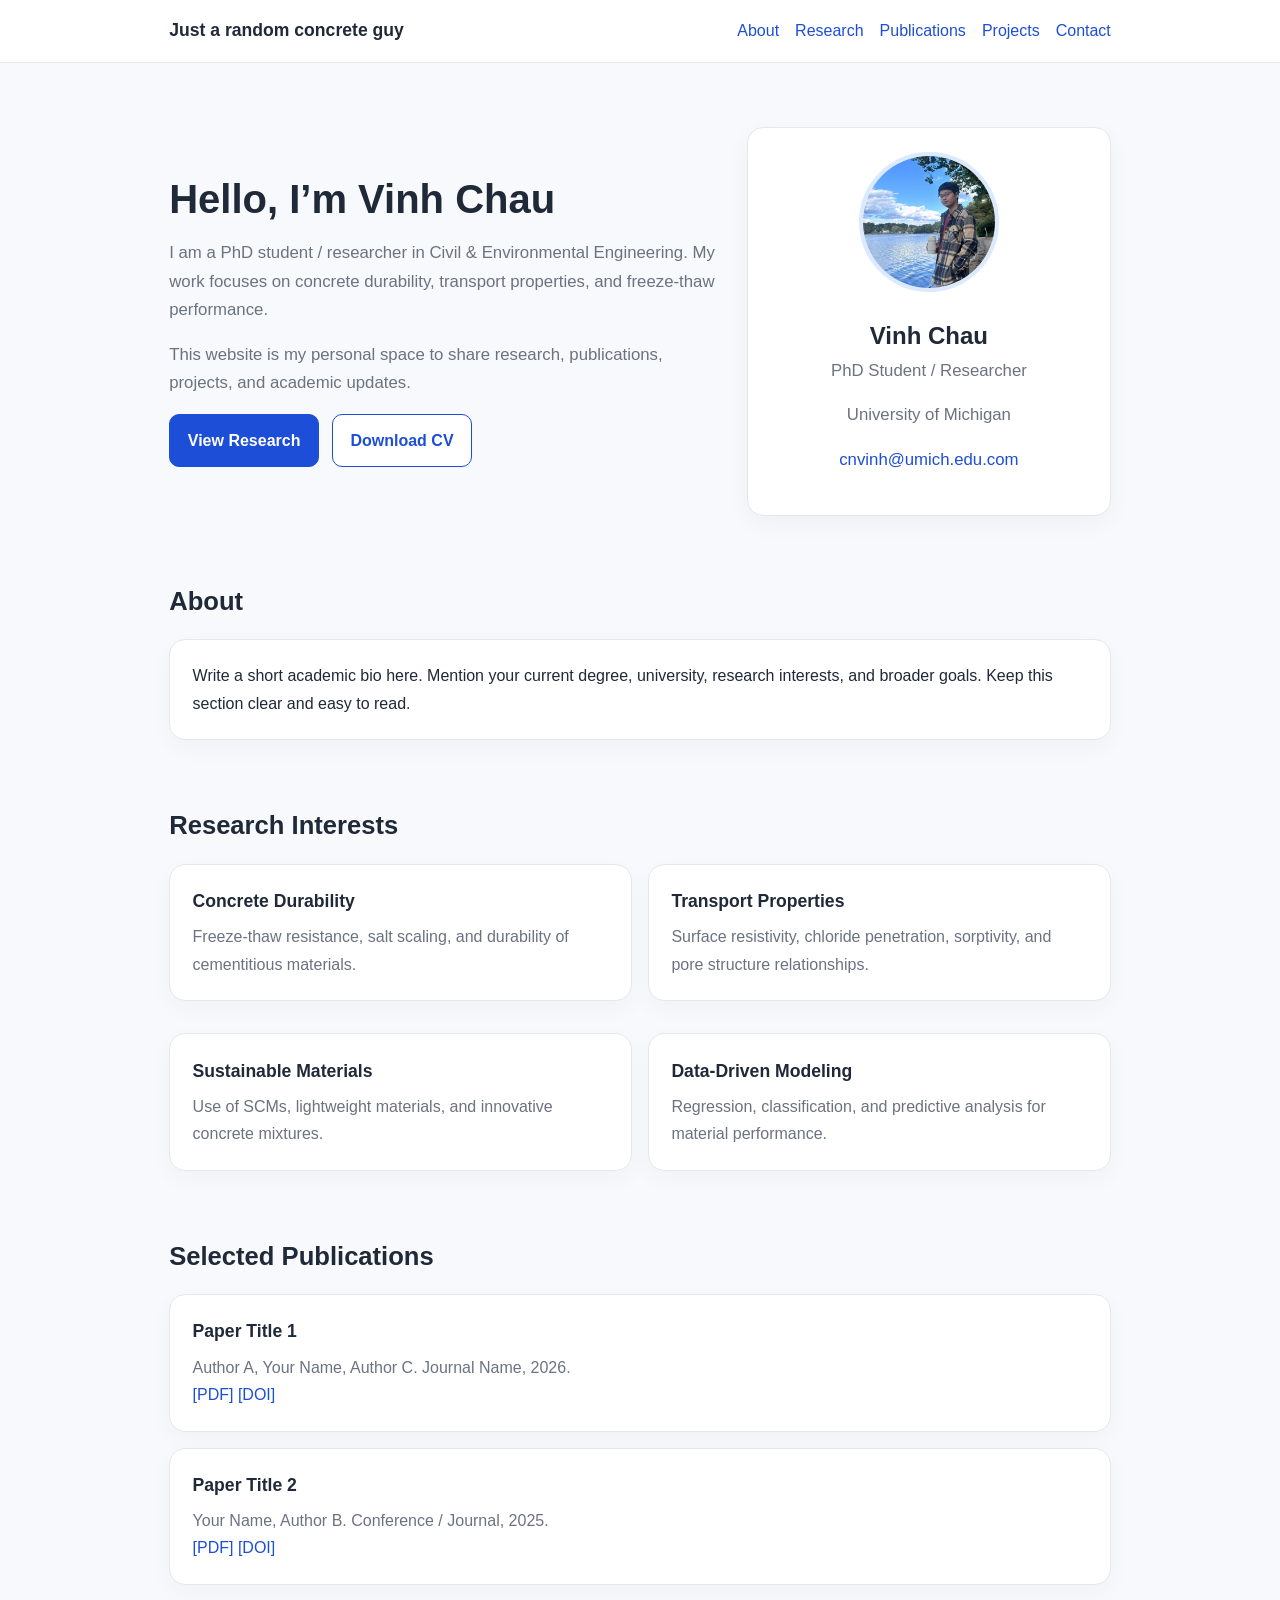
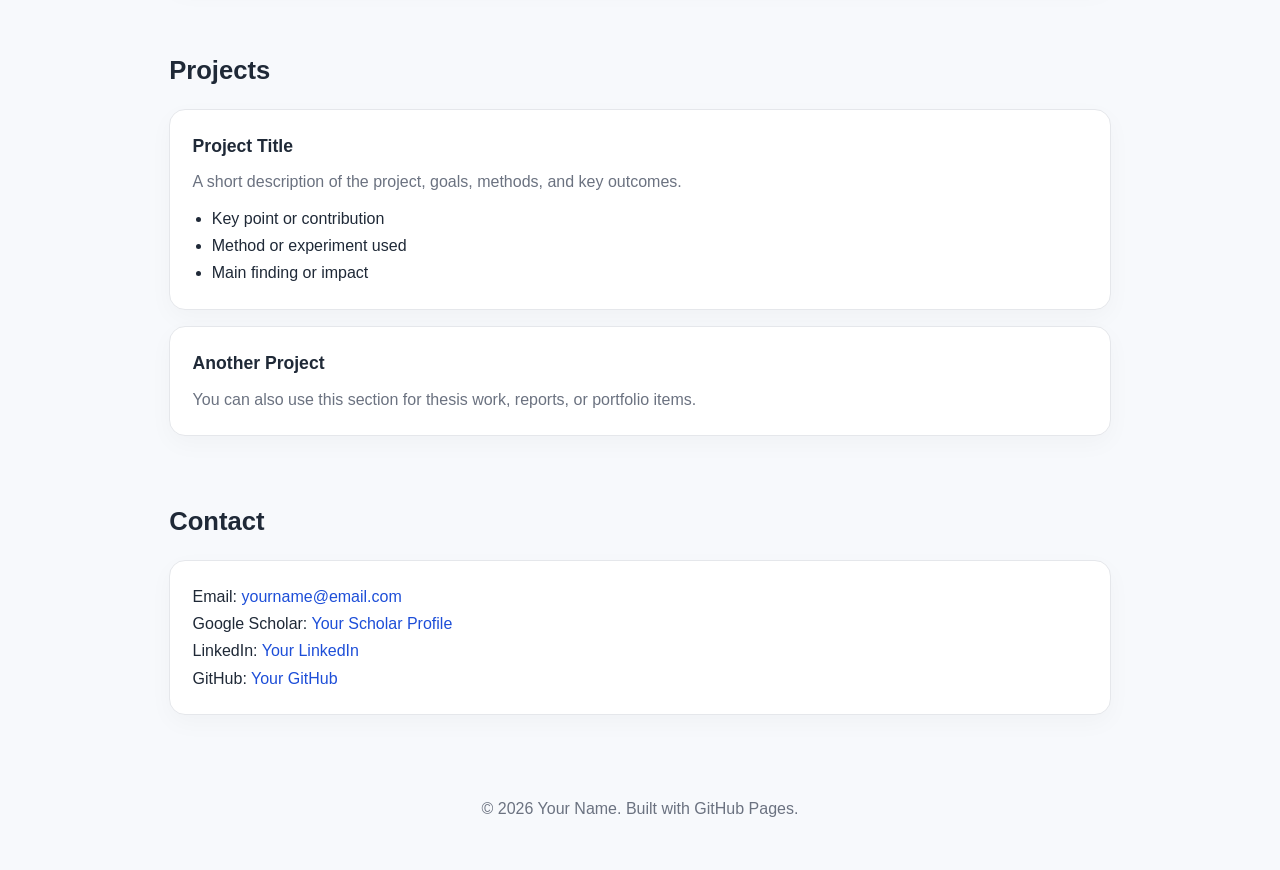
==== index.html @ 0e963b4a "Update index.html" ====
<!DOCTYPE html>
<html lang="en">
<head>
  <meta charset="UTF-8" />
  <meta name="viewport" content="width=device-width, initial-scale=1.0" />
  <title>Your Name | Research Portfolio</title>
  <link rel="stylesheet" href="style.css">
  <style>
    :root {
      --bg: #f7f9fc;
      --card: #ffffff;
      --text: #1f2937;
      --muted: #6b7280;
      --accent: #1d4ed8;
      --border: #e5e7eb;
      --max-width: 980px;
    }

    * {
      box-sizing: border-box;
      margin: 0;
      padding: 0;
    }

    body {
      font-family: Arial, Helvetica, sans-serif;
      line-height: 1.7;
      background: var(--bg);
      color: var(--text);
    }

    a {
      color: var(--accent);
      text-decoration: none;
    }

    a:hover {
      text-decoration: underline;
    }

    header {
      background: #ffffff;
      border-bottom: 1px solid var(--border);
      position: sticky;
      top: 0;
      z-index: 10;
    }

    .nav {
      max-width: var(--max-width);
      margin: 0 auto;
      padding: 1rem 1.2rem;
      display: flex;
      justify-content: space-between;
      align-items: center;
      gap: 1rem;
      flex-wrap: wrap;
    }

    .nav .brand {
      font-size: 1.1rem;
      font-weight: bold;
    }

    .nav-links {
      display: flex;
      gap: 1rem;
      flex-wrap: wrap;
    }

    .hero {
      max-width: var(--max-width);
      margin: 0 auto;
      padding: 4rem 1.2rem 3rem;
      display: grid;
      grid-template-columns: 1.2fr 0.8fr;
      gap: 2rem;
      align-items: center;
    }

    .hero h1 {
      font-size: 2.5rem;
      line-height: 1.2;
      margin-bottom: 1rem;
    }

    .hero p {
      color: var(--muted);
      margin-bottom: 1rem;
      font-size: 1.05rem;
    }

    .hero-card {
      background: var(--card);
      border: 1px solid var(--border);
      border-radius: 16px;
      padding: 1.5rem;
      text-align: center;
      box-shadow: 0 8px 24px rgba(0,0,0,0.04);
    }

    .profile-photo {
      width: 140px;
      height: 140px;
      border-radius: 50%;
      object-fit: cover;
      background: #dbeafe;
      margin-bottom: 1rem;
      display: inline-block;
    }

    .button-group {
      display: flex;
      gap: 0.8rem;
      flex-wrap: wrap;
      margin-top: 1rem;
    }

    .btn {
      display: inline-block;
      padding: 0.75rem 1.1rem;
      border-radius: 10px;
      font-weight: bold;
      border: 1px solid var(--accent);
    }

    .btn-primary {
      background: var(--accent);
      color: white;
    }

    .btn-secondary {
      background: white;
      color: var(--accent);
    }

    section {
      max-width: var(--max-width);
      margin: 0 auto;
      padding: 1rem 1.2rem 2rem;
    }

    .section-title {
      font-size: 1.6rem;
      margin-bottom: 1rem;
    }

    .card {
      background: var(--card);
      border: 1px solid var(--border);
      border-radius: 16px;
      padding: 1.4rem;
      margin-bottom: 1rem;
      box-shadow: 0 8px 24px rgba(0,0,0,0.03);
    }

    .grid-2 {
      display: grid;
      grid-template-columns: 1fr 1fr;
      gap: 1rem;
    }

    .item-title {
      font-size: 1.1rem;
      font-weight: bold;
      margin-bottom: 0.4rem;
    }

    .muted {
      color: var(--muted);
    }

    ul {
      padding-left: 1.2rem;
      margin-top: 0.6rem;
    }

    footer {
      text-align: center;
      color: var(--muted);
      padding: 2rem 1rem 3rem;
    }

    @media (max-width: 768px) {
      .hero {
        grid-template-columns: 1fr;
      }

      .grid-2 {
        grid-template-columns: 1fr;
      }

      .hero h1 {
        font-size: 2rem;
      }
    }
  </style>
</head>
<body>

  <header>
    <nav class="nav">
      <div class="brand">Just a random concrete guy</div>
      <div class="nav-links">
        <a href="#about">About</a>
        <a href="#research">Research</a>
        <a href="#publications">Publications</a>
        <a href="#projects">Projects</a>
        <a href="#contact">Contact</a>
      </div>
    </nav>
  </header>

  <main>
    <section class="hero">
      <div>
        <h1>Hello, I’m Vinh Chau</h1>
        <p>
          I am a PhD student / researcher in Civil & Environmental Engineering.
          My work focuses on concrete durability, transport properties, and freeze-thaw performance.
        </p>
        <p>
          This website is my personal space to share research, publications, projects, and academic updates.
        </p>

        <div class="button-group">
          <a class="btn btn-primary" href="#research">View Research</a>
          <a class="btn btn-secondary" href="cv.pdf" target="_blank">Download CV</a>
        </div>
      </div>

      <div class="hero-card">
        <img src="profile.jpg" alt="Profile photo" class="profile-photo" />
        <h2>Vinh Chau</h2>
        <p class="muted">PhD Student / Researcher</p>
        <p class="muted">University of Michigan</p>
        <p style="margin-top: 0.8rem;">
          <a href="mailto:cnvinh@umich.edu">cnvinh@umich.edu.com</a>
        </p>
      </div>
    </section>

    <section id="about">
      <h2 class="section-title">About</h2>
      <div class="card">
        <p>
          Write a short academic bio here. Mention your current degree, university,
          research interests, and broader goals. Keep this section clear and easy to read.
        </p>
      </div>
    </section>

    <section id="research">
      <h2 class="section-title">Research Interests</h2>
      <div class="grid-2">
        <div class="card">
          <div class="item-title">Concrete Durability</div>
          <p class="muted">
            Freeze-thaw resistance, salt scaling, and durability of cementitious materials.
          </p>
        </div>
        <div class="card">
          <div class="item-title">Transport Properties</div>
          <p class="muted">
            Surface resistivity, chloride penetration, sorptivity, and pore structure relationships.
          </p>
        </div>
        <div class="card">
          <div class="item-title">Sustainable Materials</div>
          <p class="muted">
            Use of SCMs, lightweight materials, and innovative concrete mixtures.
          </p>
        </div>
        <div class="card">
          <div class="item-title">Data-Driven Modeling</div>
          <p class="muted">
            Regression, classification, and predictive analysis for material performance.
          </p>
        </div>
      </div>
    </section>

    <section id="publications">
      <h2 class="section-title">Selected Publications</h2>
      <div class="card">
        <div class="item-title">Paper Title 1</div>
        <p class="muted">Author A, Your Name, Author C. Journal Name, 2026.</p>
        <p><a href="#">[PDF]</a> <a href="#">[DOI]</a></p>
      </div>

      <div class="card">
        <div class="item-title">Paper Title 2</div>
        <p class="muted">Your Name, Author B. Conference / Journal, 2025.</p>
        <p><a href="#">[PDF]</a> <a href="#">[DOI]</a></p>
      </div>
    </section>

    <section id="projects">
      <h2 class="section-title">Projects</h2>

      <div class="card">
        <div class="item-title">Project Title</div>
        <p class="muted">A short description of the project, goals, methods, and key outcomes.</p>
        <ul>
          <li>Key point or contribution</li>
          <li>Method or experiment used</li>
          <li>Main finding or impact</li>
        </ul>
      </div>

      <div class="card">
        <div class="item-title">Another Project</div>
        <p class="muted">You can also use this section for thesis work, reports, or portfolio items.</p>
      </div>
    </section>

    <section id="contact">
      <h2 class="section-title">Contact</h2>
      <div class="card">
        <p>Email: <a href="mailto:yourname@email.com">yourname@email.com</a></p>
        <p>Google Scholar: <a href="#">Your Scholar Profile</a></p>
        <p>LinkedIn: <a href="#">Your LinkedIn</a></p>
        <p>GitHub: <a href="#">Your GitHub</a></p>
      </div>
    </section>
  </main>

  <footer>
    <p>© 2026 Your Name. Built with GitHub Pages.</p>
  </footer>

</body>
</html>
---- style.css ----
/* Professional Personal Website CSS */

:root {
  --bg: #f5f7fb;
  --surface: #ffffff;
  --text: #1f2937;
  --muted: #6b7280;
  --accent: #1d4ed8;
  --accent-soft: #dbeafe;
  --border: #e5e7eb;
  --shadow: 0 10px 30px rgba(0, 0, 0, 0.06);
  --radius: 18px;
  --max-width: 1050px;
}

* {
  box-sizing: border-box;
}

html {
  scroll-behavior: smooth;
}

body {
  margin: 0;
  font-family: "Inter", "Segoe UI", Arial, sans-serif;
  line-height: 1.7;
  background: var(--bg);
  color: var(--text);
}

img {
  max-width: 100%;
  display: block;
}

a {
  color: var(--accent);
  text-decoration: none;
}

a:hover {
  text-decoration: underline;
}

header {
  position: sticky;
  top: 0;
  z-index: 100;
  background: rgba(255, 255, 255, 0.9);
  backdrop-filter: blur(10px);
  border-bottom: 1px solid var(--border);
}

.nav {
  max-width: var(--max-width);
  margin: 0 auto;
  padding: 1rem 1.25rem;
  display: flex;
  justify-content: space-between;
  align-items: center;
}

.brand {
  font-size: 1.15rem;
  font-weight: 800;
}

.nav-links {
  display: flex;
  gap: 1rem;
}

.hero {
  max-width: var(--max-width);
  margin: 0 auto;
  padding: 5rem 1.25rem 3rem;
  display: grid;
  grid-template-columns: 1.3fr 0.9fr;
  gap: 2rem;
}

.hero-text h1 {
  font-size: 3rem;
  margin-bottom: 1rem;
}

.hero-text p {
  color: var(--muted);
}

.hero-card {
  background: var(--surface);
  border-radius: var(--radius);
  box-shadow: var(--shadow);
  padding: 2rem;
  text-align: center;
}

.profile-photo {
  width: 180px;
  height: 180px;
  border-radius: 50%;
  object-fit: cover;
  margin: 0 auto 1rem;
  border: 4px solid var(--accent-soft);
}

.button-group {
  margin-top: 1rem;
}

.btn {
  padding: 0.7rem 1rem;
  border-radius: 10px;
  border: 1px solid var(--accent);
}

.btn-primary {
  background: var(--accent);
  color: white;
}

.btn-secondary {
  background: white;
  color: var(--accent);
}

section {
  max-width: var(--max-width);
  margin: 0 auto;
  padding: 1rem 1.25rem 2rem;
}

.section-title {
  font-size: 1.8rem;
}

.card {
  background: var(--surface);
  border-radius: var(--radius);
  padding: 1.5rem;
  box-shadow: var(--shadow);
  margin-bottom: 1rem;
}

.grid-2 {
  display: grid;
  grid-template-columns: 1fr 1fr;
  gap: 1rem;
}

.muted {
  color: var(--muted);
}

footer {
  text-align: center;
  padding: 2rem;
  color: var(--muted);
}
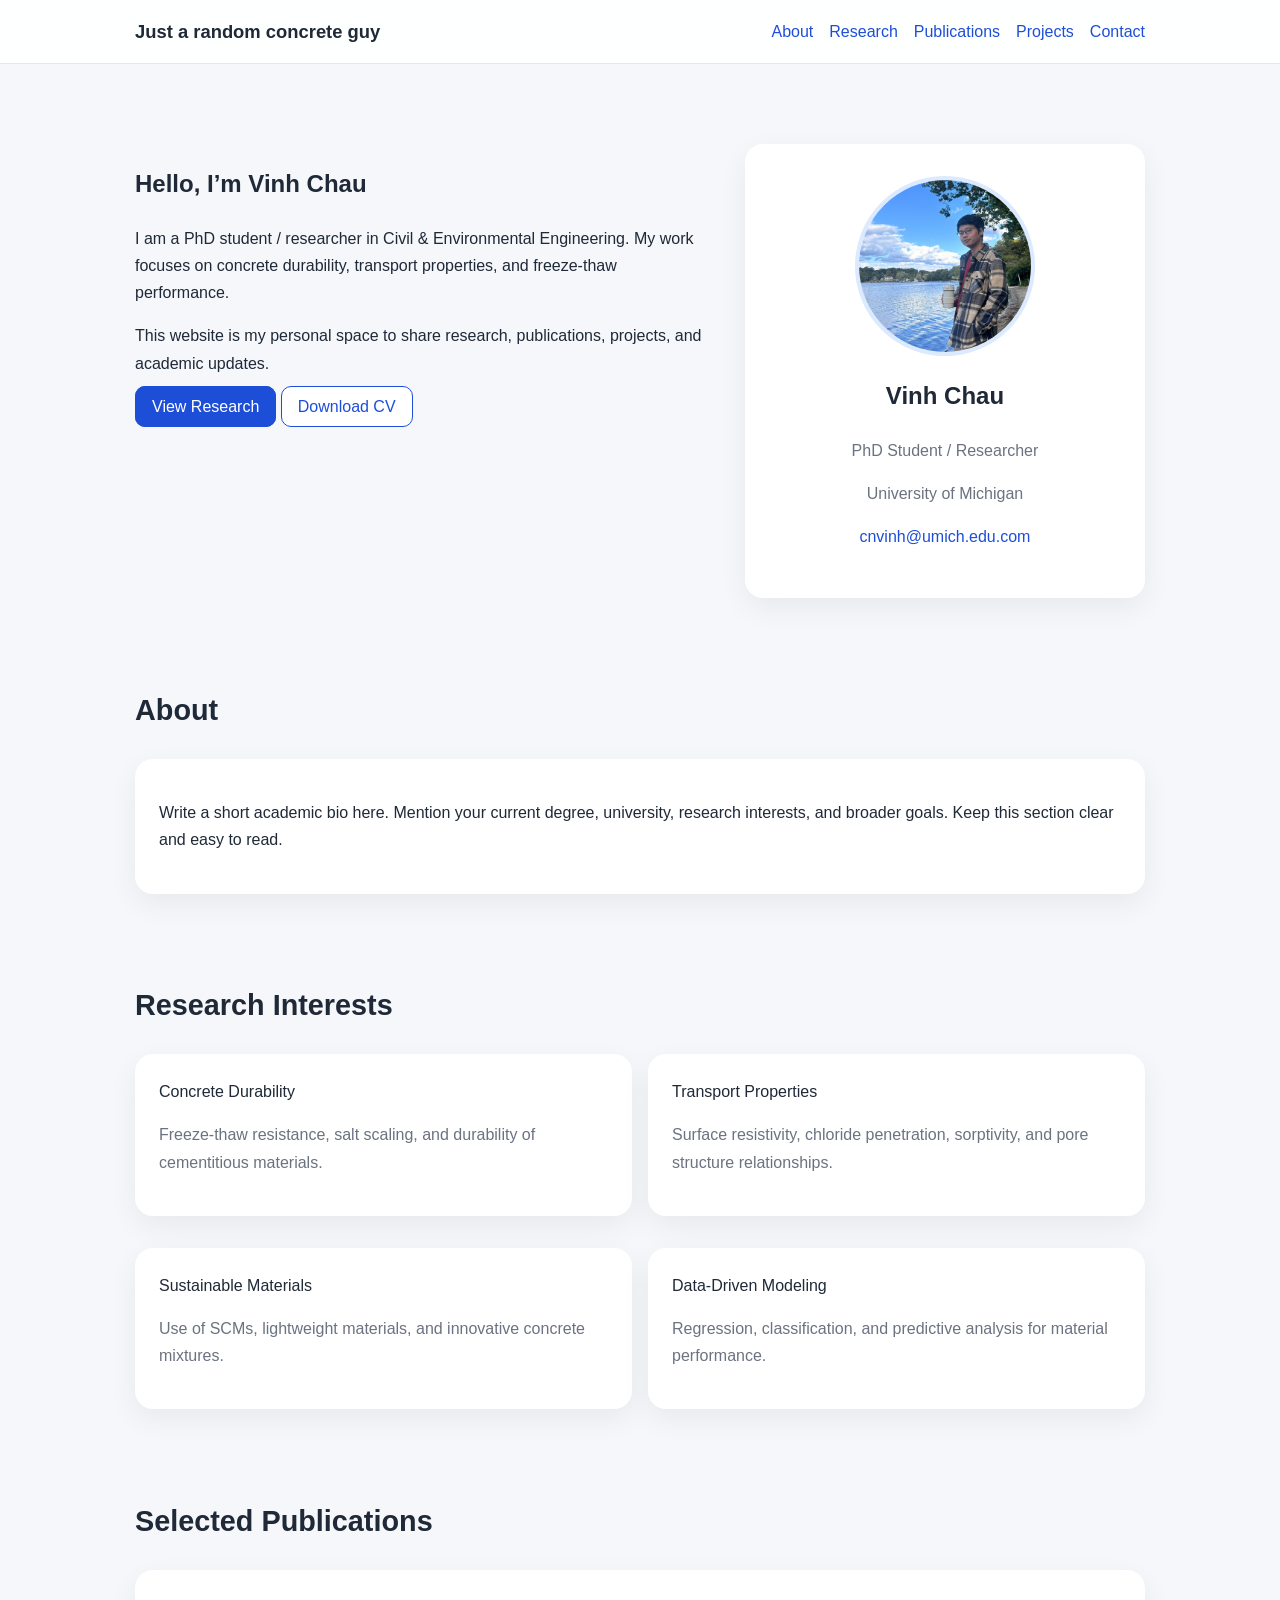
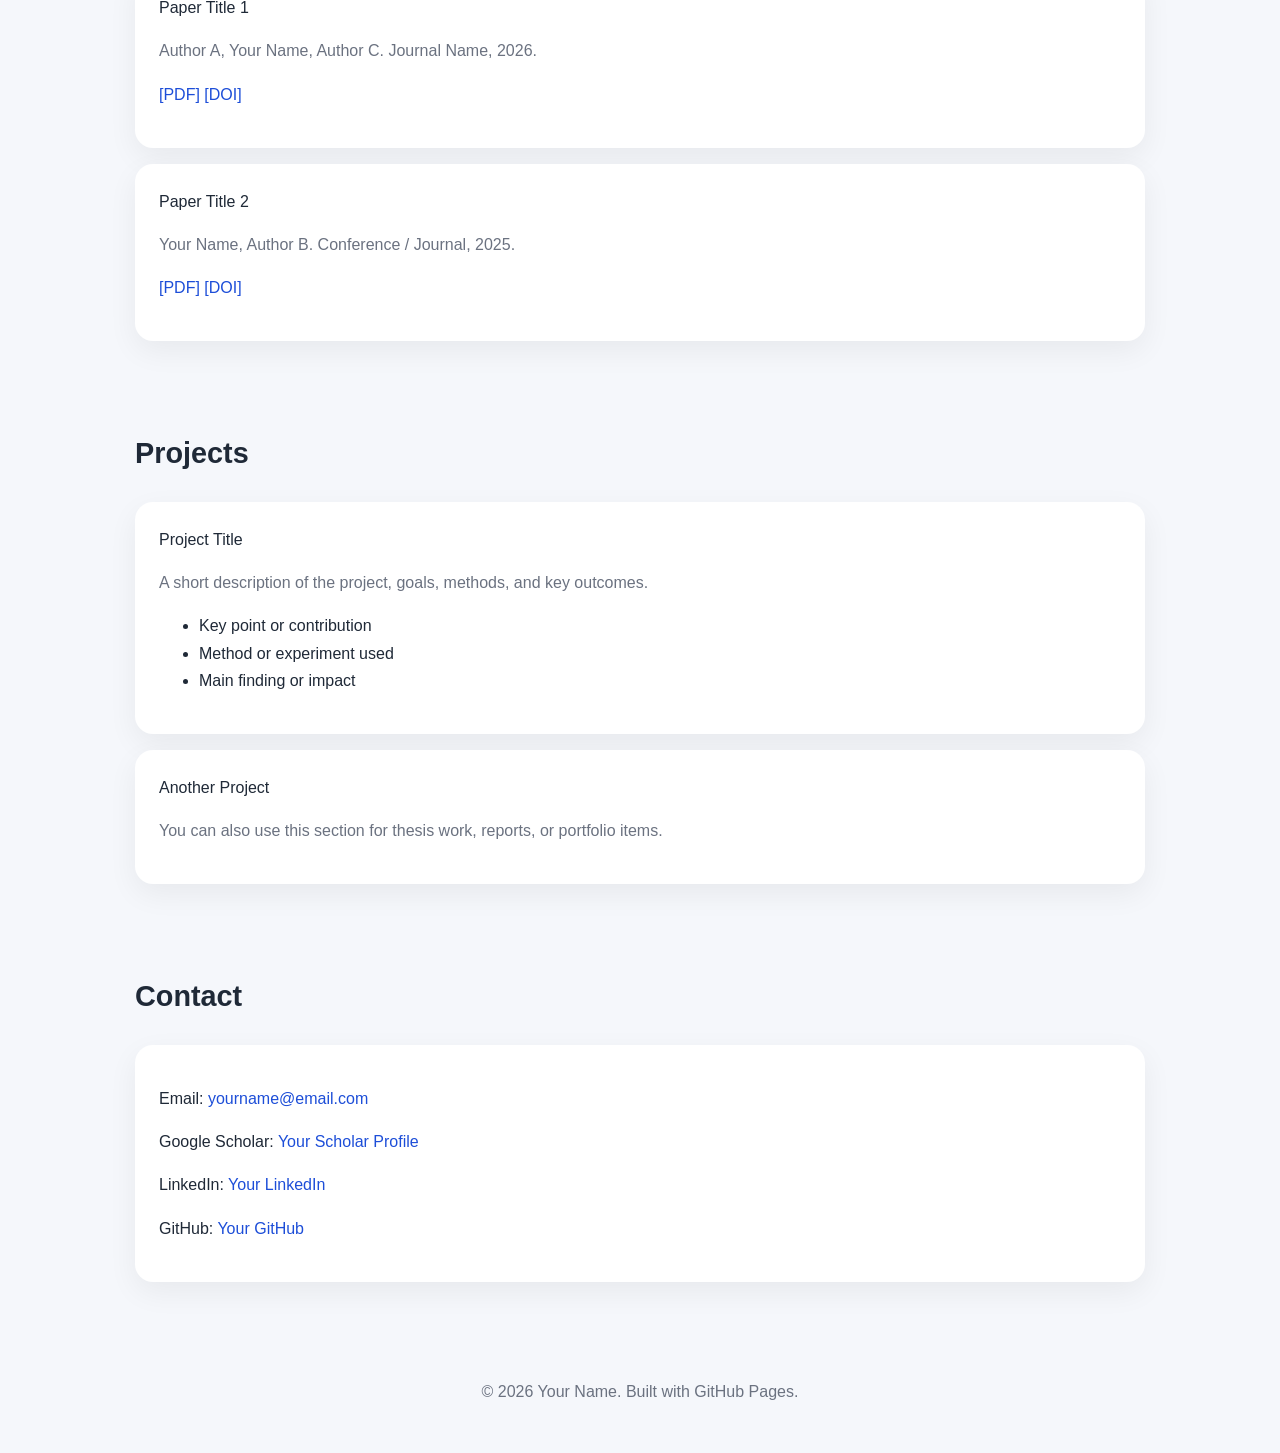
==== commit 784f4bd4: "Update index.html" ====
--- a/index.html
+++ b/index.html
@@ -5,196 +5,6 @@
   <meta name="viewport" content="width=device-width, initial-scale=1.0" />
   <title>Your Name | Research Portfolio</title>
   <link rel="stylesheet" href="style.css">
-  <style>
-    :root {
-      --bg: #f7f9fc;
-      --card: #ffffff;
-      --text: #1f2937;
-      --muted: #6b7280;
-      --accent: #1d4ed8;
-      --border: #e5e7eb;
-      --max-width: 980px;
-    }
-
-    * {
-      box-sizing: border-box;
-      margin: 0;
-      padding: 0;
-    }
-
-    body {
-      font-family: Arial, Helvetica, sans-serif;
-      line-height: 1.7;
-      background: var(--bg);
-      color: var(--text);
-    }
-
-    a {
-      color: var(--accent);
-      text-decoration: none;
-    }
-
-    a:hover {
-      text-decoration: underline;
-    }
-
-    header {
-      background: #ffffff;
-      border-bottom: 1px solid var(--border);
-      position: sticky;
-      top: 0;
-      z-index: 10;
-    }
-
-    .nav {
-      max-width: var(--max-width);
-      margin: 0 auto;
-      padding: 1rem 1.2rem;
-      display: flex;
-      justify-content: space-between;
-      align-items: center;
-      gap: 1rem;
-      flex-wrap: wrap;
-    }
-
-    .nav .brand {
-      font-size: 1.1rem;
-      font-weight: bold;
-    }
-
-    .nav-links {
-      display: flex;
-      gap: 1rem;
-      flex-wrap: wrap;
-    }
-
-    .hero {
-      max-width: var(--max-width);
-      margin: 0 auto;
-      padding: 4rem 1.2rem 3rem;
-      display: grid;
-      grid-template-columns: 1.2fr 0.8fr;
-      gap: 2rem;
-      align-items: center;
-    }
-
-    .hero h1 {
-      font-size: 2.5rem;
-      line-height: 1.2;
-      margin-bottom: 1rem;
-    }
-
-    .hero p {
-      color: var(--muted);
-      margin-bottom: 1rem;
-      font-size: 1.05rem;
-    }
-
-    .hero-card {
-      background: var(--card);
-      border: 1px solid var(--border);
-      border-radius: 16px;
-      padding: 1.5rem;
-      text-align: center;
-      box-shadow: 0 8px 24px rgba(0,0,0,0.04);
-    }
-
-    .profile-photo {
-      width: 140px;
-      height: 140px;
-      border-radius: 50%;
-      object-fit: cover;
-      background: #dbeafe;
-      margin-bottom: 1rem;
-      display: inline-block;
-    }
-
-    .button-group {
-      display: flex;
-      gap: 0.8rem;
-      flex-wrap: wrap;
-      margin-top: 1rem;
-    }
-
-    .btn {
-      display: inline-block;
-      padding: 0.75rem 1.1rem;
-      border-radius: 10px;
-      font-weight: bold;
-      border: 1px solid var(--accent);
-    }
-
-    .btn-primary {
-      background: var(--accent);
-      color: white;
-    }
-
-    .btn-secondary {
-      background: white;
-      color: var(--accent);
-    }
-
-    section {
-      max-width: var(--max-width);
-      margin: 0 auto;
-      padding: 1rem 1.2rem 2rem;
-    }
-
-    .section-title {
-      font-size: 1.6rem;
-      margin-bottom: 1rem;
-    }
-
-    .card {
-      background: var(--card);
-      border: 1px solid var(--border);
-      border-radius: 16px;
-      padding: 1.4rem;
-      margin-bottom: 1rem;
-      box-shadow: 0 8px 24px rgba(0,0,0,0.03);
-    }
-
-    .grid-2 {
-      display: grid;
-      grid-template-columns: 1fr 1fr;
-      gap: 1rem;
-    }
-
-    .item-title {
-      font-size: 1.1rem;
-      font-weight: bold;
-      margin-bottom: 0.4rem;
-    }
-
-    .muted {
-      color: var(--muted);
-    }
-
-    ul {
-      padding-left: 1.2rem;
-      margin-top: 0.6rem;
-    }
-
-    footer {
-      text-align: center;
-      color: var(--muted);
-      padding: 2rem 1rem 3rem;
-    }
-
-    @media (max-width: 768px) {
-      .hero {
-        grid-template-columns: 1fr;
-      }
-
-      .grid-2 {
-        grid-template-columns: 1fr;
-      }
-
-      .hero h1 {
-        font-size: 2rem;
-      }
-    }
-  </style>
 </head>
 <body>
 
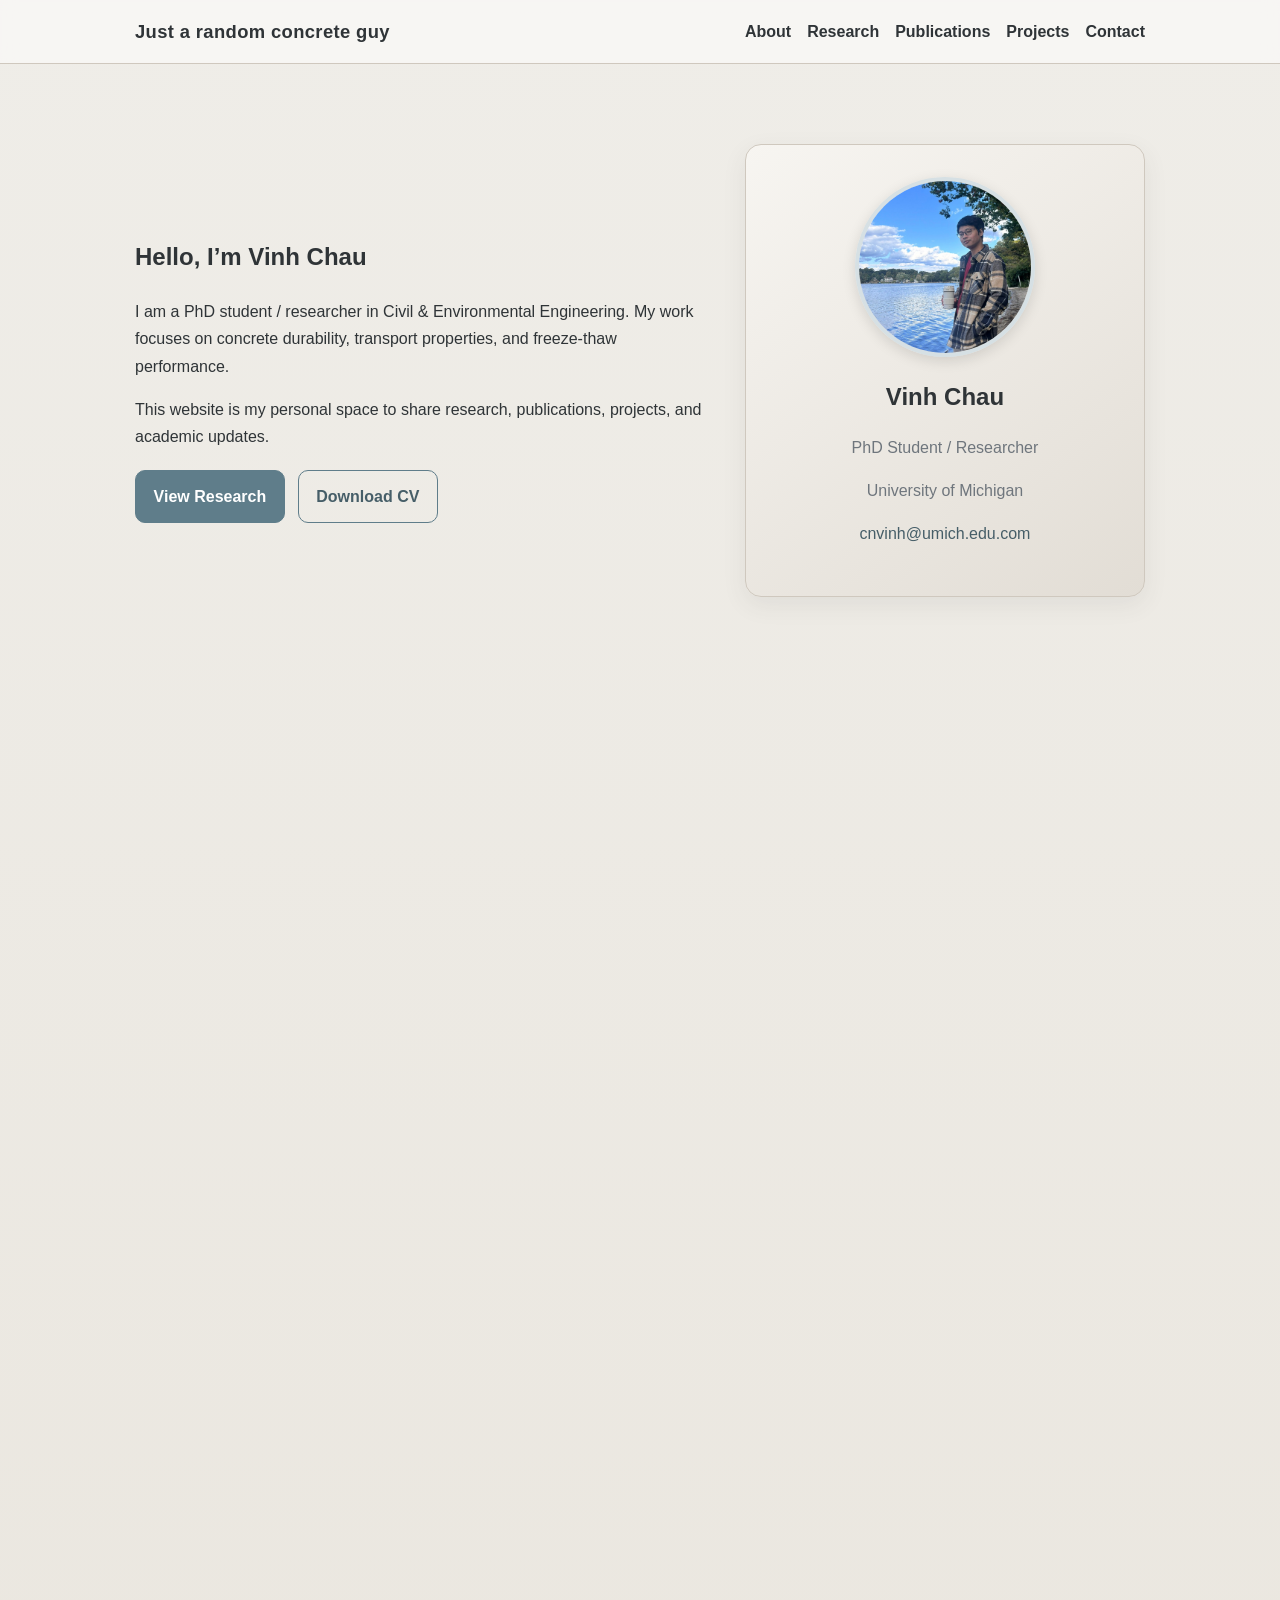
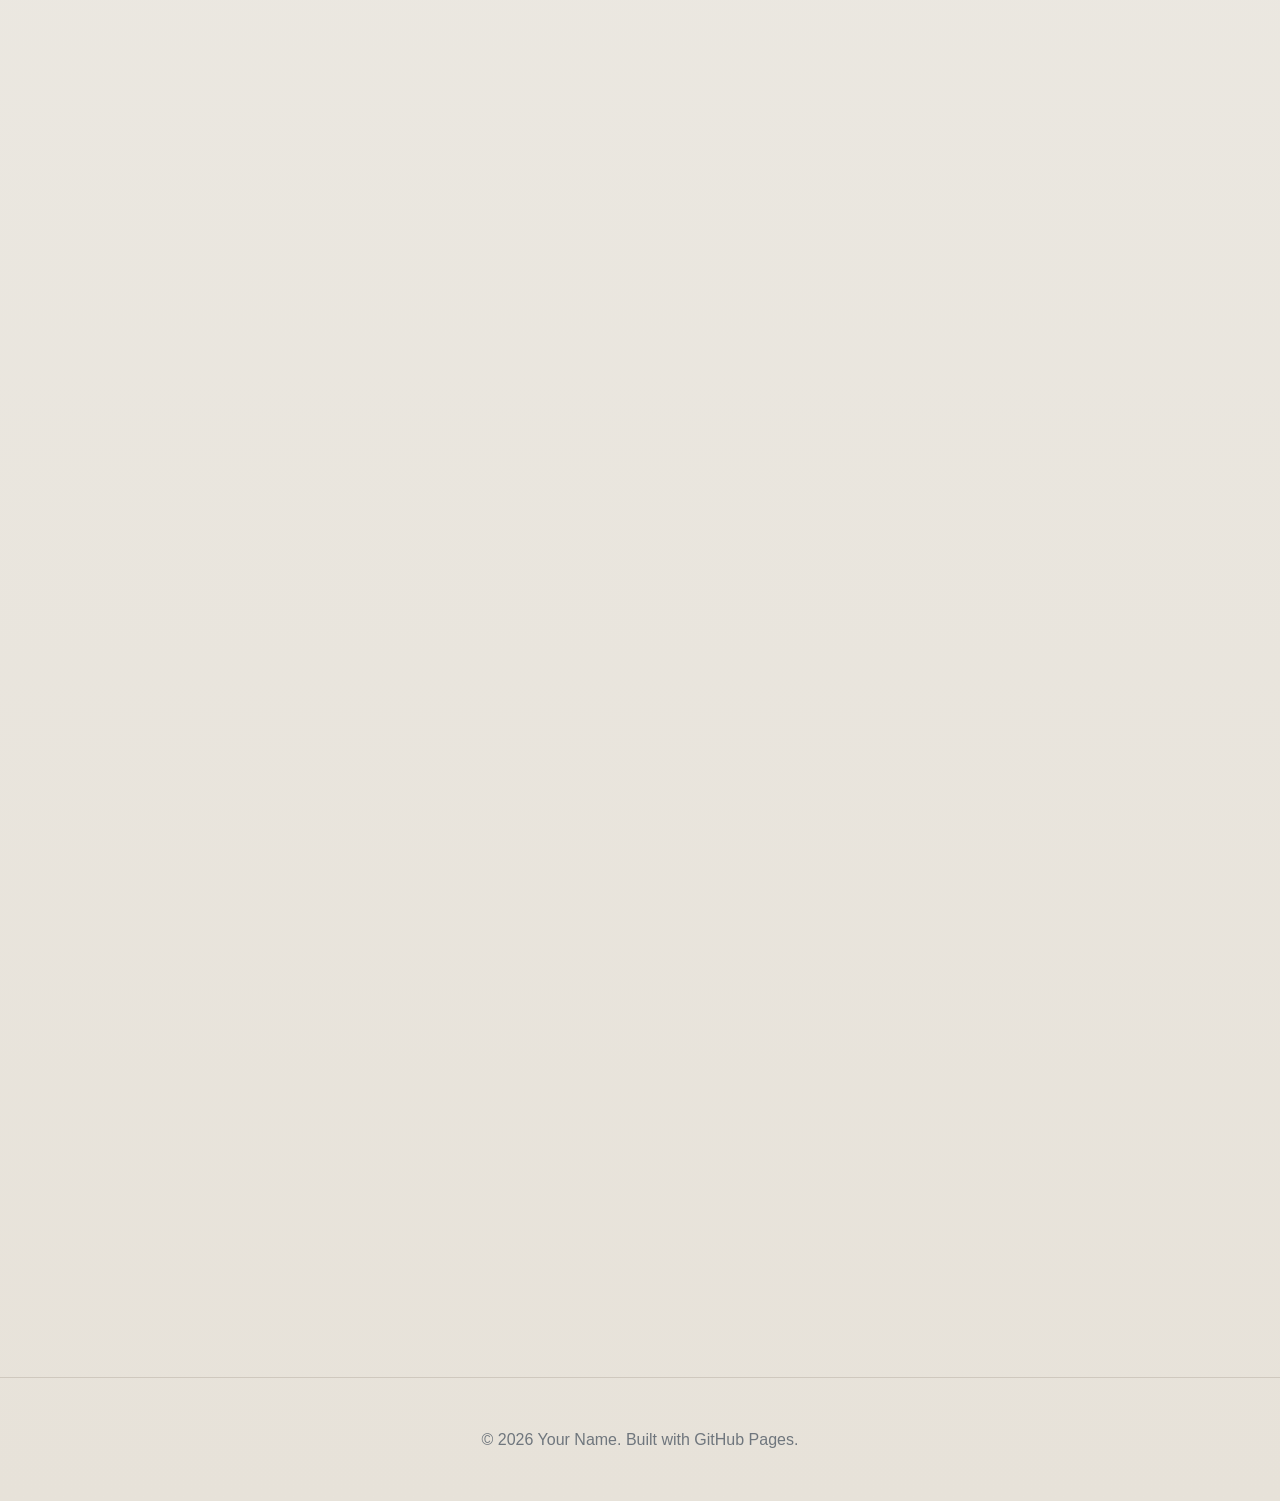
==== commit e56b5027: "Update index.html" ====
--- a/index.html
+++ b/index.html
@@ -50,7 +50,7 @@
       </div>
     </section>
 
-    <section id="about">
+    <section id="about"  class="reveal">
       <h2 class="section-title">About</h2>
       <div class="card">
         <p>
@@ -60,7 +60,7 @@
       </div>
     </section>
 
-    <section id="research">
+    <section id="research"  class="reveal">
       <h2 class="section-title">Research Interests</h2>
       <div class="grid-2">
         <div class="card">
@@ -90,7 +90,7 @@
       </div>
     </section>
 
-    <section id="publications">
+    <section id="publications"  class="reveal">
       <h2 class="section-title">Selected Publications</h2>
       <div class="card">
         <div class="item-title">Paper Title 1</div>
@@ -105,7 +105,7 @@
       </div>
     </section>
 
-    <section id="projects">
+    <section id="projects"  class="reveal">
       <h2 class="section-title">Projects</h2>
 
       <div class="card">
@@ -124,7 +124,7 @@
       </div>
     </section>
 
-    <section id="contact">
+    <section id="contact"  class="reveal">
       <h2 class="section-title">Contact</h2>
       <div class="card">
         <p>Email: <a href="mailto:yourname@email.com">yourname@email.com</a></p>
--- a/style.css
+++ b/style.css
@@ -1,15 +1,17 @@
-/* Professional Personal Website CSS */
+/* Concrete-inspired Personal Website CSS */
 
 :root {
-  --bg: #f5f7fb;
-  --surface: #ffffff;
-  --text: #1f2937;
-  --muted: #6b7280;
-  --accent: #1d4ed8;
-  --accent-soft: #dbeafe;
-  --border: #e5e7eb;
-  --shadow: 0 10px 30px rgba(0, 0, 0, 0.06);
-  --radius: 18px;
+  --bg: #ece9e3;
+  --surface: #f8f7f4;
+  --surface-2: #e3ded6;
+  --text: #2f3437;
+  --muted: #6f767d;
+  --accent: #5f7d8a;
+  --accent-dark: #465e68;
+  --accent-soft: #d6e0e4;
+  --border: #cfc8be;
+  --shadow: 0 8px 24px rgba(60, 60, 60, 0.08);
+  --radius: 16px;
   --max-width: 1050px;
 }
 
@@ -25,7 +27,7 @@
   margin: 0;
   font-family: "Inter", "Segoe UI", Arial, sans-serif;
   line-height: 1.7;
-  background: var(--bg);
+  background: linear-gradient(to bottom, #efede8, #e7e2d9);
   color: var(--text);
 }
 
@@ -35,7 +37,7 @@
 }
 
 a {
-  color: var(--accent);
+  color: var(--accent-dark);
   text-decoration: none;
 }
 
@@ -47,8 +49,8 @@
   position: sticky;
   top: 0;
   z-index: 100;
-  background: rgba(255, 255, 255, 0.9);
-  backdrop-filter: blur(10px);
+  background: rgba(248, 247, 244, 0.9);
+  backdrop-filter: blur(8px);
   border-bottom: 1px solid var(--border);
 }
 
@@ -59,16 +61,31 @@
   display: flex;
   justify-content: space-between;
   align-items: center;
+  gap: 1rem;
+  flex-wrap: wrap;
 }
 
 .brand {
   font-size: 1.15rem;
   font-weight: 800;
+  letter-spacing: 0.02em;
+  color: var(--text);
 }
 
 .nav-links {
   display: flex;
   gap: 1rem;
+  flex-wrap: wrap;
+}
+
+.nav-links a {
+  color: var(--text);
+  font-weight: 600;
+}
+
+.nav-links a:hover {
+  color: var(--accent-dark);
+  text-decoration: none;
 }
 
 .hero {
@@ -78,19 +95,25 @@
   display: grid;
   grid-template-columns: 1.3fr 0.9fr;
   gap: 2rem;
+  align-items: center;
 }
 
 .hero-text h1 {
   font-size: 3rem;
   margin-bottom: 1rem;
+  line-height: 1.15;
+  color: var(--text);
 }
 
 .hero-text p {
   color: var(--muted);
+  font-size: 1.05rem;
+  max-width: 60ch;
 }
 
 .hero-card {
-  background: var(--surface);
+  background: linear-gradient(145deg, #f7f5f1, #e2ddd5);
+  border: 1px solid var(--border);
   border-radius: var(--radius);
   box-shadow: var(--shadow);
   padding: 2rem;
@@ -104,16 +127,31 @@
   object-fit: cover;
   margin: 0 auto 1rem;
   border: 4px solid var(--accent-soft);
+  box-shadow: 0 4px 14px rgba(0, 0, 0, 0.12);
+}
+
+.hero-card h2 {
+  margin-bottom: 0.4rem;
+}
+
+.hero-card p {
+  color: var(--muted);
 }
 
 .button-group {
-  margin-top: 1rem;
+  margin-top: 1.25rem;
+  display: flex;
+  gap: 0.8rem;
+  flex-wrap: wrap;
 }
 
 .btn {
-  padding: 0.7rem 1rem;
+  display: inline-block;
+  padding: 0.75rem 1.1rem;
   border-radius: 10px;
   border: 1px solid var(--accent);
+  font-weight: 700;
+  transition: all 0.2s ease;
 }
 
 .btn-primary {
@@ -121,9 +159,19 @@
   color: white;
 }
 
+.btn-primary:hover {
+  background: var(--accent-dark);
+  text-decoration: none;
+}
+
 .btn-secondary {
-  background: white;
-  color: var(--accent);
+  background: transparent;
+  color: var(--accent-dark);
+}
+
+.btn-secondary:hover {
+  background: var(--accent-soft);
+  text-decoration: none;
 }
 
 section {
@@ -134,10 +182,14 @@
 
 .section-title {
   font-size: 1.8rem;
+  margin-bottom: 1rem;
+  color: var(--text);
 }
 
 .card {
-  background: var(--surface);
+  background: linear-gradient(180deg, #f8f7f4, #ece8e1);
+  border: 1px solid var(--border);
+  border-top: 4px solid var(--accent);
   border-radius: var(--radius);
   padding: 1.5rem;
   box-shadow: var(--shadow);
@@ -150,12 +202,51 @@
   gap: 1rem;
 }
 
+.item-title {
+  font-size: 1.1rem;
+  font-weight: 800;
+  margin-bottom: 0.4rem;
+  color: var(--text);
+}
+
 .muted {
   color: var(--muted);
+}
+
+ul {
+  padding-left: 1.2rem;
 }
 
 footer {
   text-align: center;
   padding: 2rem;
   color: var(--muted);
-}
+  border-top: 1px solid var(--border);
+  margin-top: 2rem;
+}
+
+@media (max-width: 860px) {
+  .hero {
+    grid-template-columns: 1fr;
+    padding-top: 3rem;
+  }
+
+  .hero-text h1 {
+    font-size: 2.3rem;
+  }
+
+  .grid-2 {
+    grid-template-columns: 1fr;
+  }
+}
+/* ===== Scroll Reveal Animation ===== */
+.reveal {
+  opacity: 0;
+  transform: translateY(24px);
+  transition: opacity 0.7s ease, transform 0.7s ease;
+}
+
+.reveal.active {
+  opacity: 1;
+  transform: translateY(0);
+}
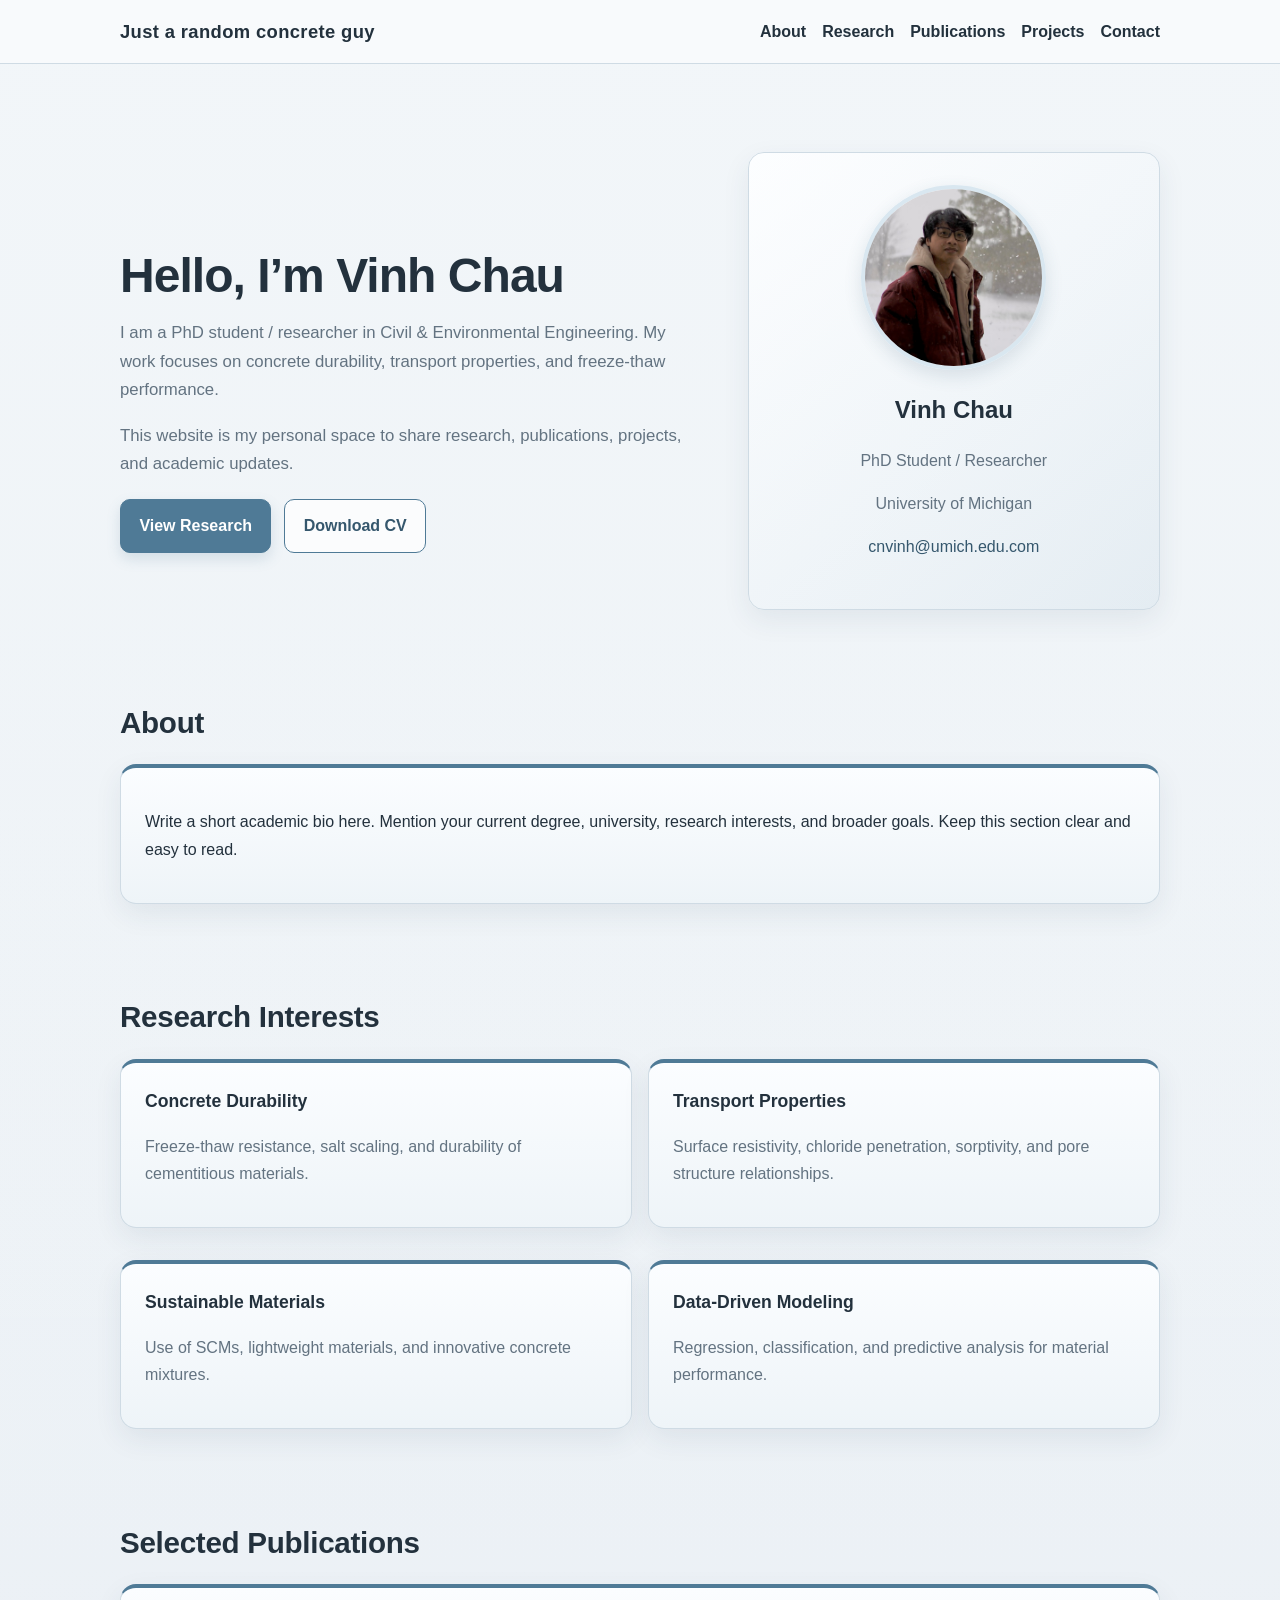
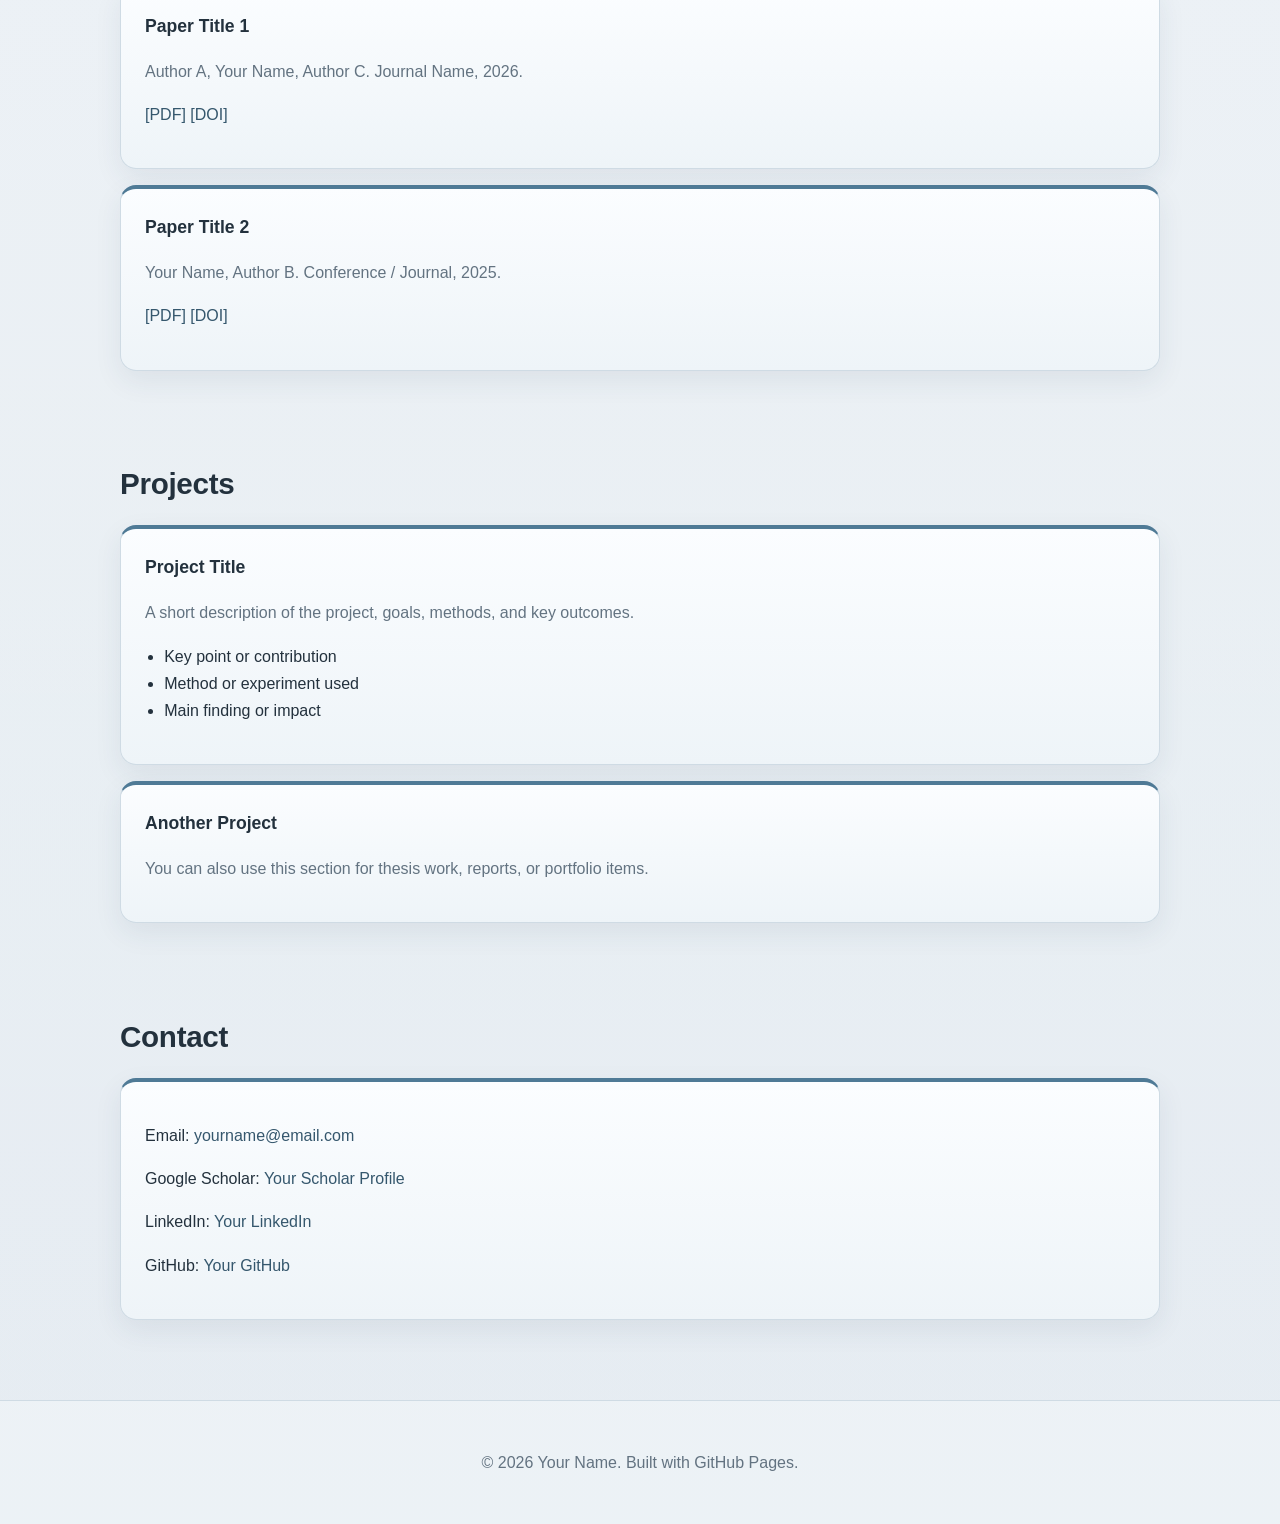
==== commit c2466d11: "Update index.html" ====
--- a/index.html
+++ b/index.html
@@ -22,8 +22,8 @@
   </header>
 
   <main>
-    <section class="hero">
-      <div>
+    <section class="hero hero-bg">
+    <div class="hero-text">
         <h1>Hello, I’m Vinh Chau</h1>
         <p>
           I am a PhD student / researcher in Civil & Environmental Engineering.
@@ -139,5 +139,6 @@
     <p>© 2026 Your Name. Built with GitHub Pages.</p>
   </footer>
 
+<script src="script.js"></script>  
 </body>
 </html>
--- a/style.css
+++ b/style.css
@@ -1,18 +1,19 @@
-/* Concrete-inspired Personal Website CSS */
+/* Michigan Winter / Freeze-Thaw Research Website CSS */
 
 :root {
-  --bg: #ece9e3;
-  --surface: #f8f7f4;
-  --surface-2: #e3ded6;
-  --text: #2f3437;
-  --muted: #6f767d;
-  --accent: #5f7d8a;
-  --accent-dark: #465e68;
-  --accent-soft: #d6e0e4;
-  --border: #cfc8be;
-  --shadow: 0 8px 24px rgba(60, 60, 60, 0.08);
+  --bg: #eef3f7;
+  --bg-2: #e4ebf1;
+  --surface: #f9fbfc;
+  --surface-2: #edf3f7;
+  --text: #23313d;
+  --muted: #637381;
+  --accent: #4f7a96;
+  --accent-dark: #35576d;
+  --accent-soft: #d9e7f0;
+  --border: #cfdbe4;
+  --shadow: 0 10px 28px rgba(39, 62, 84, 0.08);
   --radius: 16px;
-  --max-width: 1050px;
+  --max-width: 1080px;
 }
 
 * {
@@ -27,8 +28,10 @@
   margin: 0;
   font-family: "Inter", "Segoe UI", Arial, sans-serif;
   line-height: 1.7;
-  background: linear-gradient(to bottom, #efede8, #e7e2d9);
-  color: var(--text);
+  color: var(--text);
+  background:
+    linear-gradient(to bottom, rgba(255,255,255,0.25), rgba(255,255,255,0.05)),
+    linear-gradient(to bottom, var(--bg), var(--bg-2));
 }
 
 img {
@@ -49,8 +52,8 @@
   position: sticky;
   top: 0;
   z-index: 100;
-  background: rgba(248, 247, 244, 0.9);
-  backdrop-filter: blur(8px);
+  background: rgba(249, 251, 252, 0.88);
+  backdrop-filter: blur(10px);
   border-bottom: 1px solid var(--border);
 }
 
@@ -81,6 +84,7 @@
 .nav-links a {
   color: var(--text);
   font-weight: 600;
+  transition: color 0.2s ease;
 }
 
 .nav-links a:hover {
@@ -91,7 +95,7 @@
 .hero {
   max-width: var(--max-width);
   margin: 0 auto;
-  padding: 5rem 1.25rem 3rem;
+  padding: 5.5rem 1.25rem 3rem;
   display: grid;
   grid-template-columns: 1.3fr 0.9fr;
   gap: 2rem;
@@ -101,37 +105,57 @@
 .hero-text h1 {
   font-size: 3rem;
   margin-bottom: 1rem;
-  line-height: 1.15;
-  color: var(--text);
+  line-height: 1.12;
+  color: var(--text);
+  letter-spacing: -0.02em;
 }
 
 .hero-text p {
   color: var(--muted);
   font-size: 1.05rem;
-  max-width: 60ch;
+  max-width: 62ch;
 }
 
 .hero-card {
-  background: linear-gradient(145deg, #f7f5f1, #e2ddd5);
+  background: linear-gradient(145deg, #fbfdff, #eaf1f6);
   border: 1px solid var(--border);
   border-radius: var(--radius);
   box-shadow: var(--shadow);
   padding: 2rem;
   text-align: center;
+  position: relative;
+  overflow: hidden;
+}
+
+.hero-card::before {
+  content: "";
+  position: absolute;
+  inset: 0;
+  background: linear-gradient(135deg, rgba(255,255,255,0.35), rgba(79,122,150,0.04));
+  pointer-events: none;
 }
 
 .profile-photo {
-  width: 180px;
-  height: 180px;
+  width: 185px;
+  height: 185px;
   border-radius: 50%;
   object-fit: cover;
   margin: 0 auto 1rem;
   border: 4px solid var(--accent-soft);
-  box-shadow: 0 4px 14px rgba(0, 0, 0, 0.12);
+  box-shadow: 0 6px 18px rgba(53, 87, 109, 0.14);
+  position: relative;
+  z-index: 1;
+}
+
+.hero-card h2,
+.hero-card p,
+.hero-card a {
+  position: relative;
+  z-index: 1;
 }
 
 .hero-card h2 {
-  margin-bottom: 0.4rem;
+  margin-bottom: 0.35rem;
 }
 
 .hero-card p {
@@ -147,7 +171,7 @@
 
 .btn {
   display: inline-block;
-  padding: 0.75rem 1.1rem;
+  padding: 0.78rem 1.15rem;
   border-radius: 10px;
   border: 1px solid var(--accent);
   font-weight: 700;
@@ -157,21 +181,24 @@
 .btn-primary {
   background: var(--accent);
   color: white;
+  box-shadow: 0 6px 14px rgba(79, 122, 150, 0.18);
 }
 
 .btn-primary:hover {
   background: var(--accent-dark);
   text-decoration: none;
+  transform: translateY(-1px);
 }
 
 .btn-secondary {
-  background: transparent;
+  background: rgba(255,255,255,0.75);
   color: var(--accent-dark);
 }
 
 .btn-secondary:hover {
   background: var(--accent-soft);
   text-decoration: none;
+  transform: translateY(-1px);
 }
 
 section {
@@ -181,19 +208,26 @@
 }
 
 .section-title {
-  font-size: 1.8rem;
+  font-size: 1.85rem;
   margin-bottom: 1rem;
   color: var(--text);
+  letter-spacing: -0.01em;
 }
 
 .card {
-  background: linear-gradient(180deg, #f8f7f4, #ece8e1);
+  background: linear-gradient(180deg, #fbfdff, #eef4f8);
   border: 1px solid var(--border);
   border-top: 4px solid var(--accent);
   border-radius: var(--radius);
   padding: 1.5rem;
   box-shadow: var(--shadow);
   margin-bottom: 1rem;
+  transition: transform 0.2s ease, box-shadow 0.2s ease;
+}
+
+.card:hover {
+  transform: translateY(-2px);
+  box-shadow: 0 14px 32px rgba(39, 62, 84, 0.12);
 }
 
 .grid-2 {
@@ -223,23 +257,10 @@
   color: var(--muted);
   border-top: 1px solid var(--border);
   margin-top: 2rem;
-}
-
-@media (max-width: 860px) {
-  .hero {
-    grid-template-columns: 1fr;
-    padding-top: 3rem;
-  }
-
-  .hero-text h1 {
-    font-size: 2.3rem;
-  }
-
-  .grid-2 {
-    grid-template-columns: 1fr;
-  }
-}
-/* ===== Scroll Reveal Animation ===== */
+  background: rgba(255,255,255,0.28);
+}
+
+/* Scroll Reveal Animation */
 .reveal {
   opacity: 0;
   transform: translateY(24px);
@@ -250,3 +271,18 @@
   opacity: 1;
   transform: translateY(0);
 }
+
+@media (max-width: 860px) {
+  .hero {
+    grid-template-columns: 1fr;
+    padding-top: 3.2rem;
+  }
+
+  .hero-text h1 {
+    font-size: 2.3rem;
+  }
+
+  .grid-2 {
+    grid-template-columns: 1fr;
+  }
+}
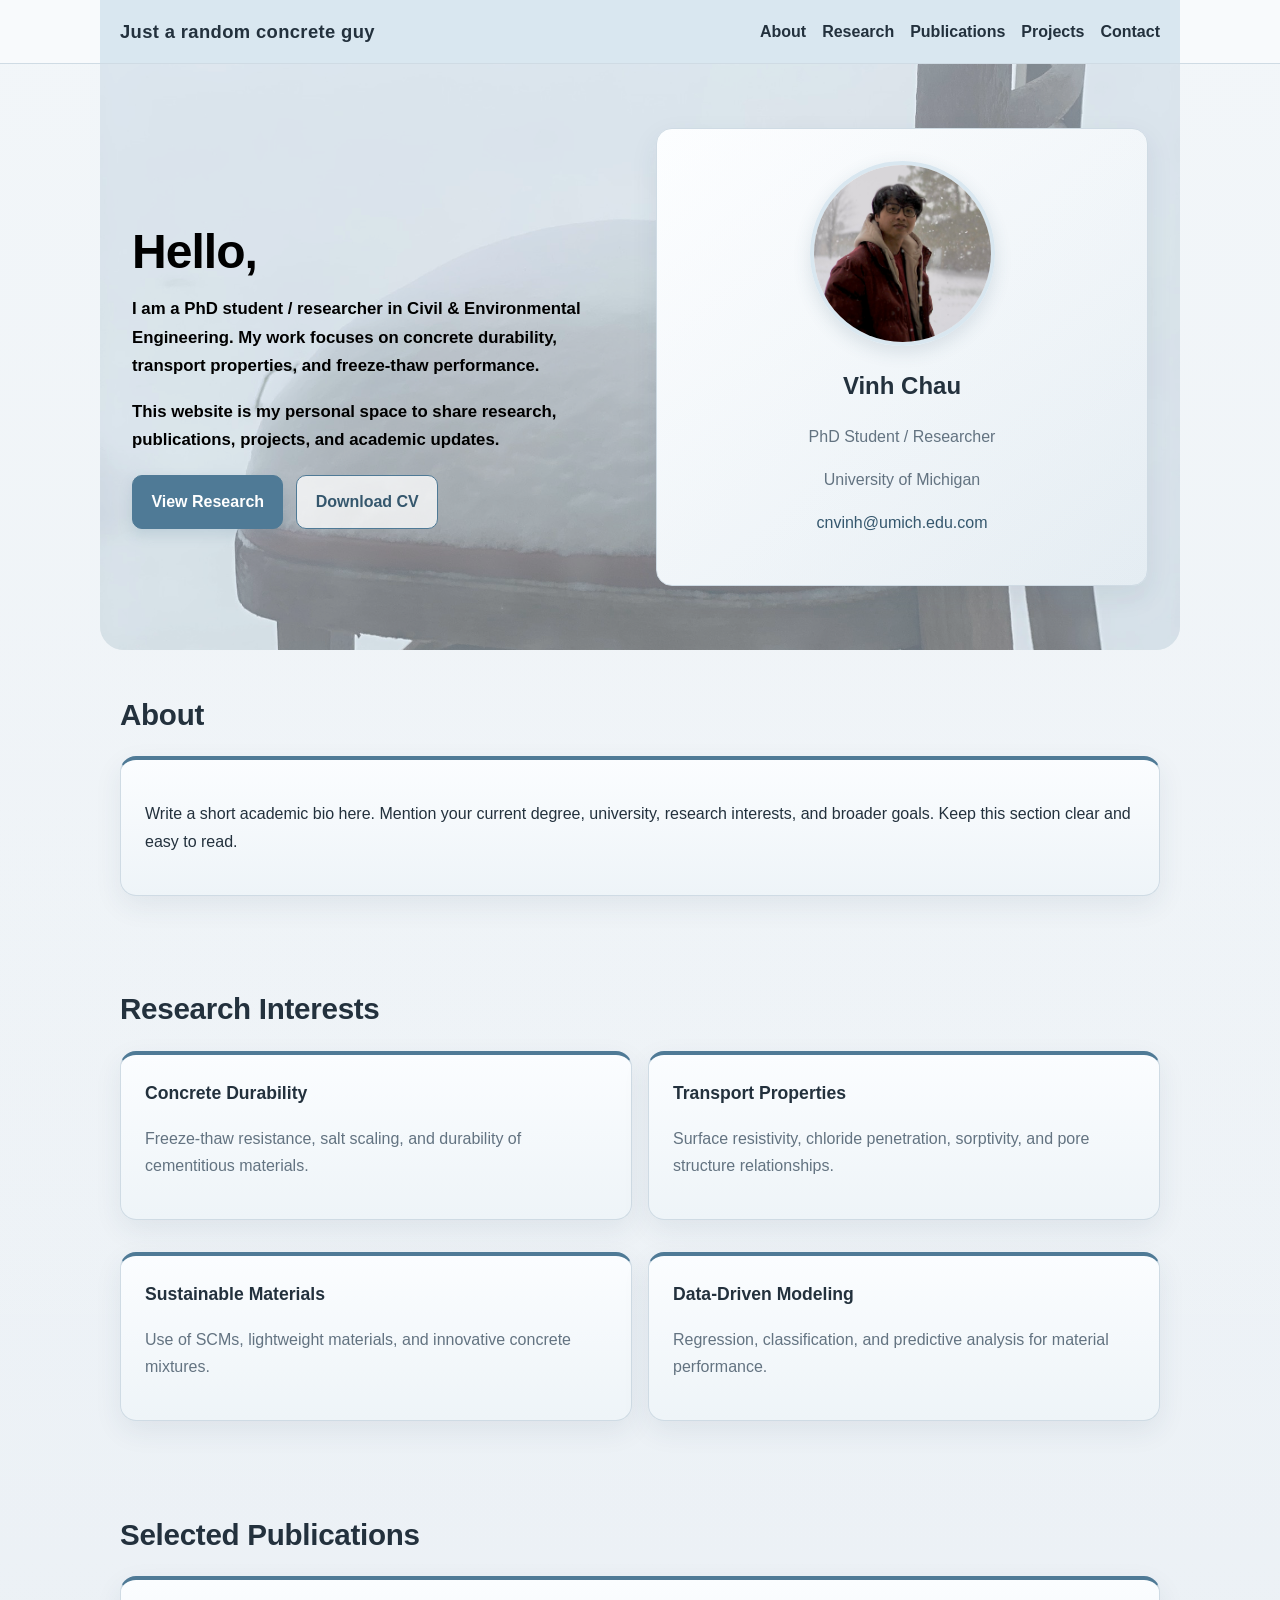
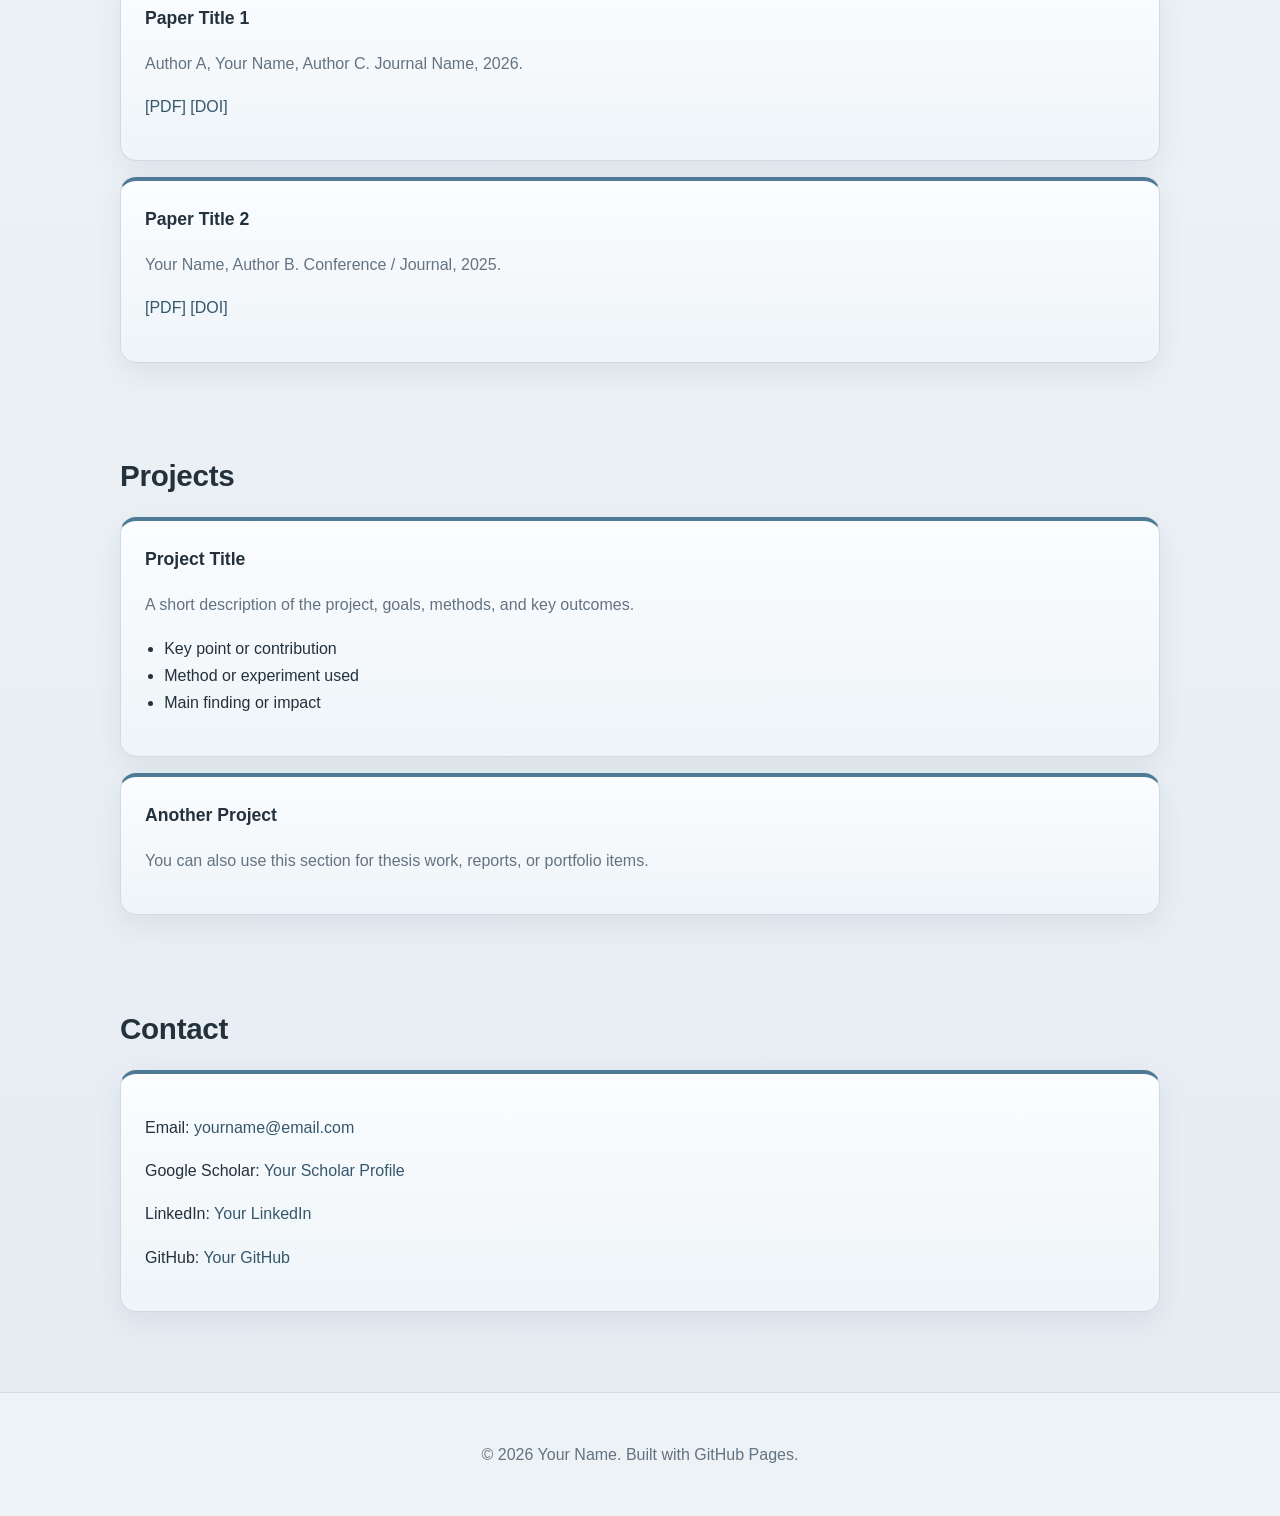
==== commit 8d42bdf5: "Update index.html" ====
--- a/index.html
+++ b/index.html
@@ -24,7 +24,7 @@
   <main>
     <section class="hero hero-bg">
     <div class="hero-text">
-        <h1>Hello, I’m Vinh Chau</h1>
+        <h1>Hello,</h1>
         <p>
           I am a PhD student / researcher in Civil & Environmental Engineering.
           My work focuses on concrete durability, transport properties, and freeze-thaw performance.
--- a/style.css
+++ b/style.css
@@ -66,6 +66,7 @@
   align-items: center;
   gap: 1rem;
   flex-wrap: wrap;
+  background: var(--accent-soft);
 }
 
 .brand {
@@ -272,16 +273,72 @@
   transform: translateY(0);
 }
 
+/* =========================
+   HERO TEXT (ALWAYS APPLY)
+========================= */
+.hero-text h1 {
+  color: #000;
+  font-weight: 800;
+}
+
+.hero-text p {
+  color: #000;
+  font-weight: 700;
+}
+
+
+/* =========================
+   HERO BACKGROUND
+========================= */
+.hero-bg {
+  position: relative;
+  background: url("winter.jpg") center 70% / cover no-repeat;
+  border-radius: 0 0 24px 24px;
+  overflow: hidden;
+  min-height: 520px;
+}
+
+
+/* =========================
+   OVERLAY (LIGHT for readability)
+========================= */
+.hero-bg::before {
+  content: "";
+  position: absolute;
+  inset: 0;
+  background: rgba(255, 255, 255, 0.35); /* light overlay */
+}
+
+
+/* =========================
+   KEEP TEXT ABOVE OVERLAY
+========================= */
+.hero-bg > * {
+  position: relative;
+  z-index: 1;
+}
+
+
+/* =========================
+   HERO LAYOUT (OPTIONAL BUT RECOMMENDED)
+========================= */
+.hero {
+  display: grid;
+  grid-template-columns: 1fr 1fr;
+  align-items: center;
+  padding: 4rem 2rem;
+}
+
+
+/* =========================
+   RESPONSIVE DESIGN
+========================= */
 @media (max-width: 860px) {
   .hero {
     grid-template-columns: 1fr;
     padding-top: 3.2rem;
   }
 
-  .hero-text h1 {
-    font-size: 2.3rem;
-  }
-
   .grid-2 {
     grid-template-columns: 1fr;
   }
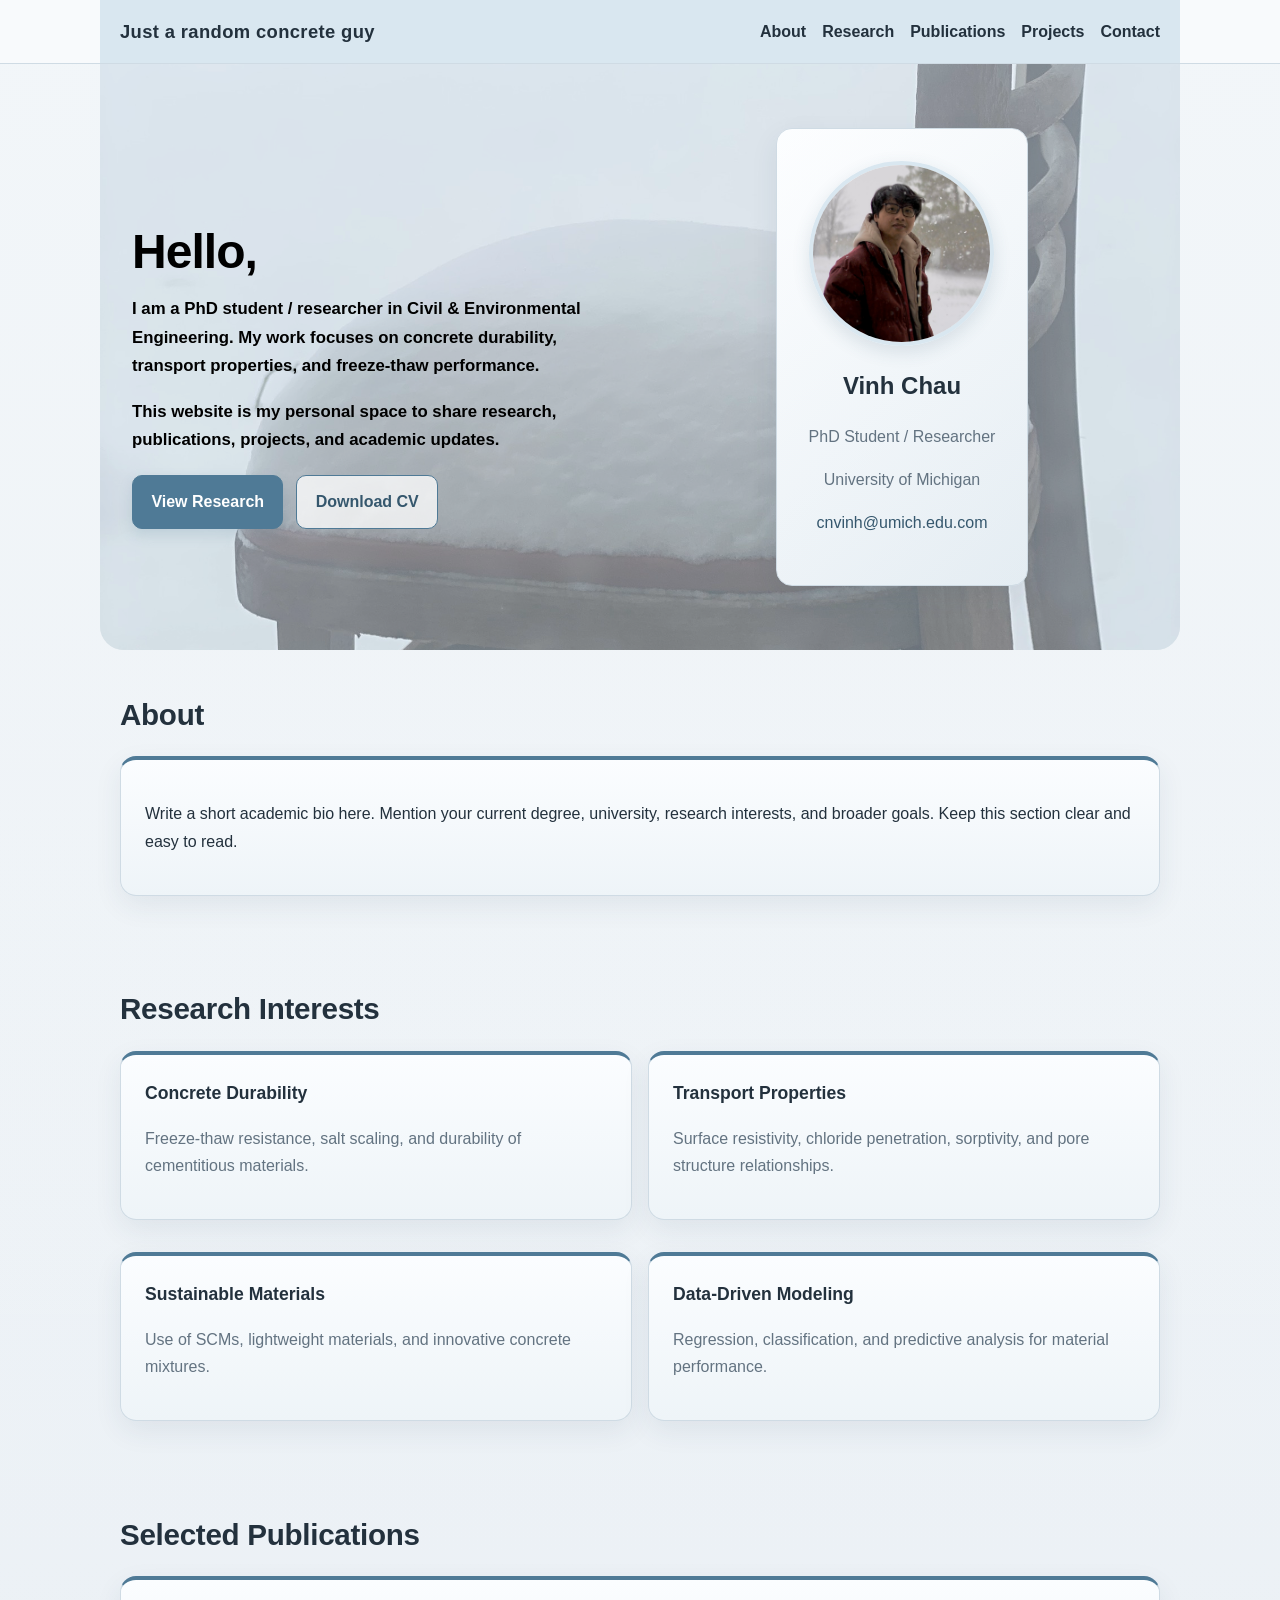
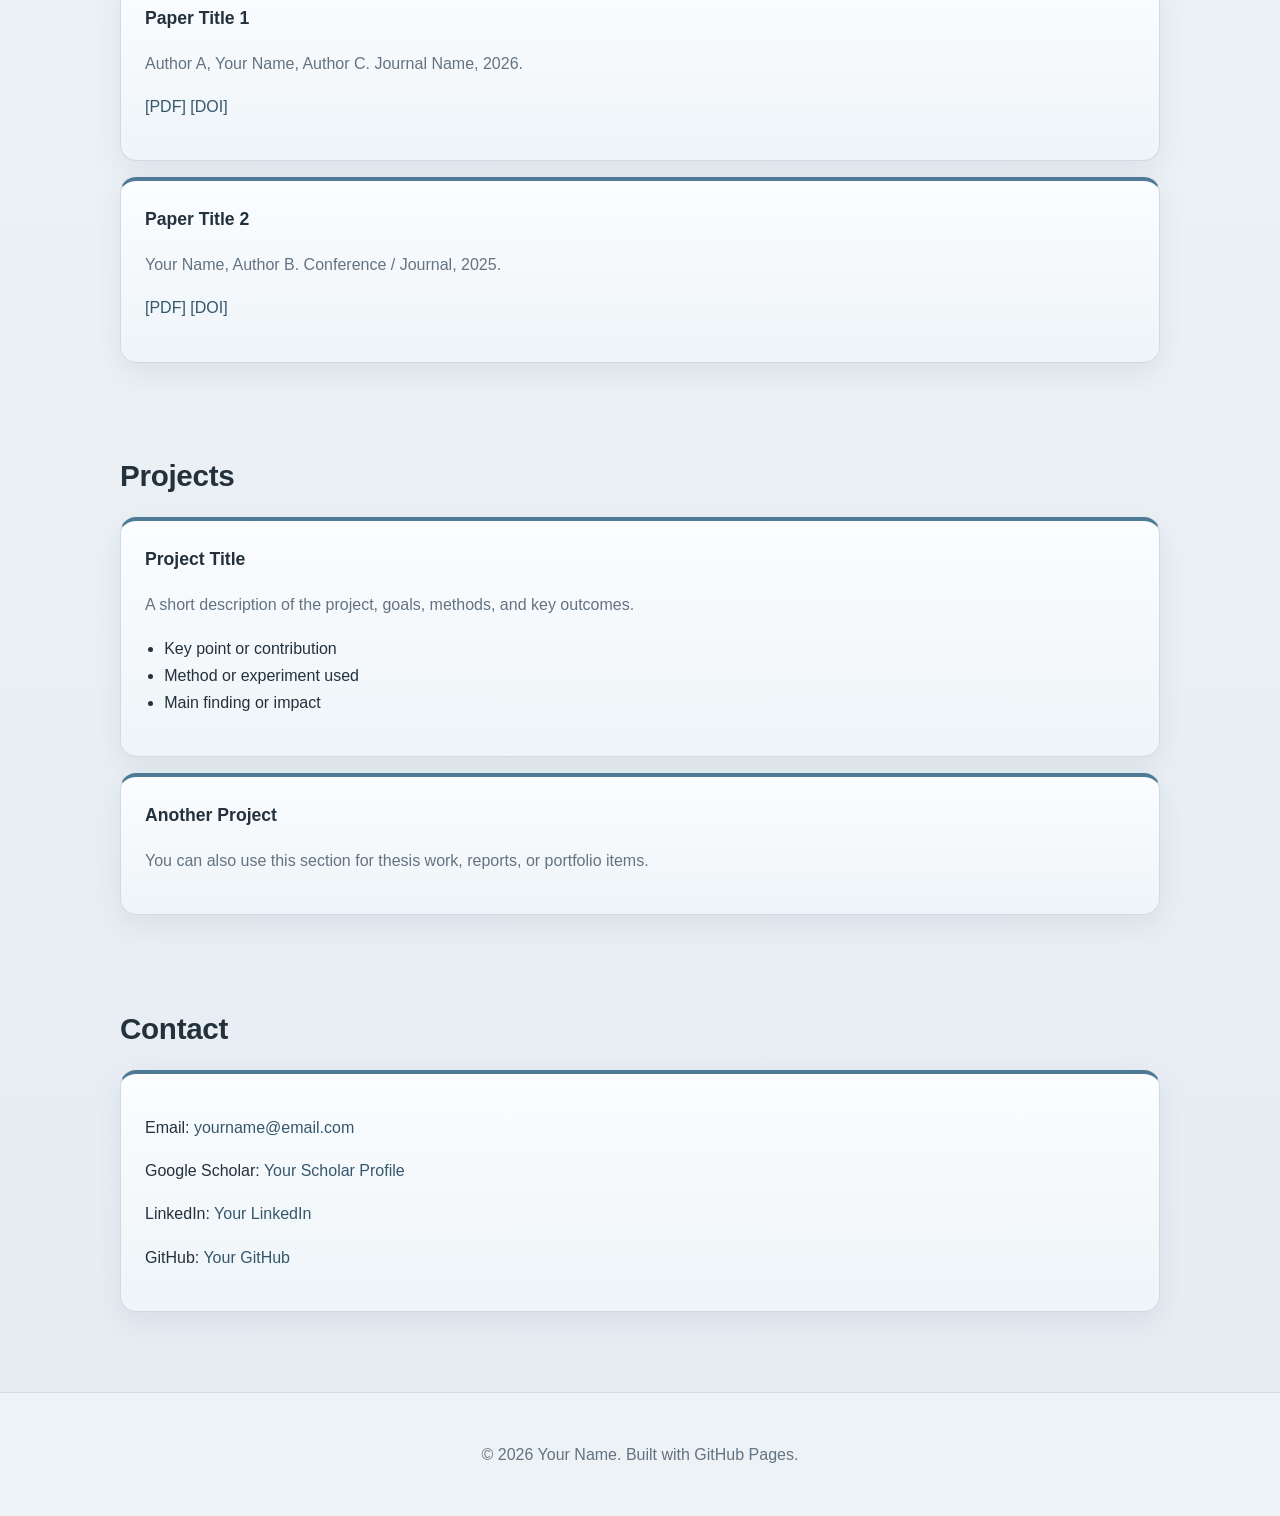
==== commit a121ea6a: "Update index.html" ====
--- a/index.html
+++ b/index.html
@@ -62,13 +62,13 @@
 
     <section id="research"  class="reveal">
       <h2 class="section-title">Research Interests</h2>
-      <div class="grid-2">
-        <div class="card">
-          <div class="item-title">Concrete Durability</div>
-          <p class="muted">
-            Freeze-thaw resistance, salt scaling, and durability of cementitious materials.
-          </p>
-        </div>
+    <div class="grid-2">
+      <a href="concrete-durability.html" class="card">
+      <div class="item-title">Concrete Durability</div>
+      <p class="muted">
+      Freeze-thaw resistance, salt scaling, and durability of cementitious materials.
+      </p>
+      </a>
         <div class="card">
           <div class="item-title">Transport Properties</div>
           <p class="muted">
--- a/style.css
+++ b/style.css
@@ -126,6 +126,9 @@
   text-align: center;
   position: relative;
   overflow: hidden;
+
+  max-width: 800px;   /* 👈 control width here */
+  margin: 0 auto;     /* 👈 center it */
 }
 
 .hero-card::before {
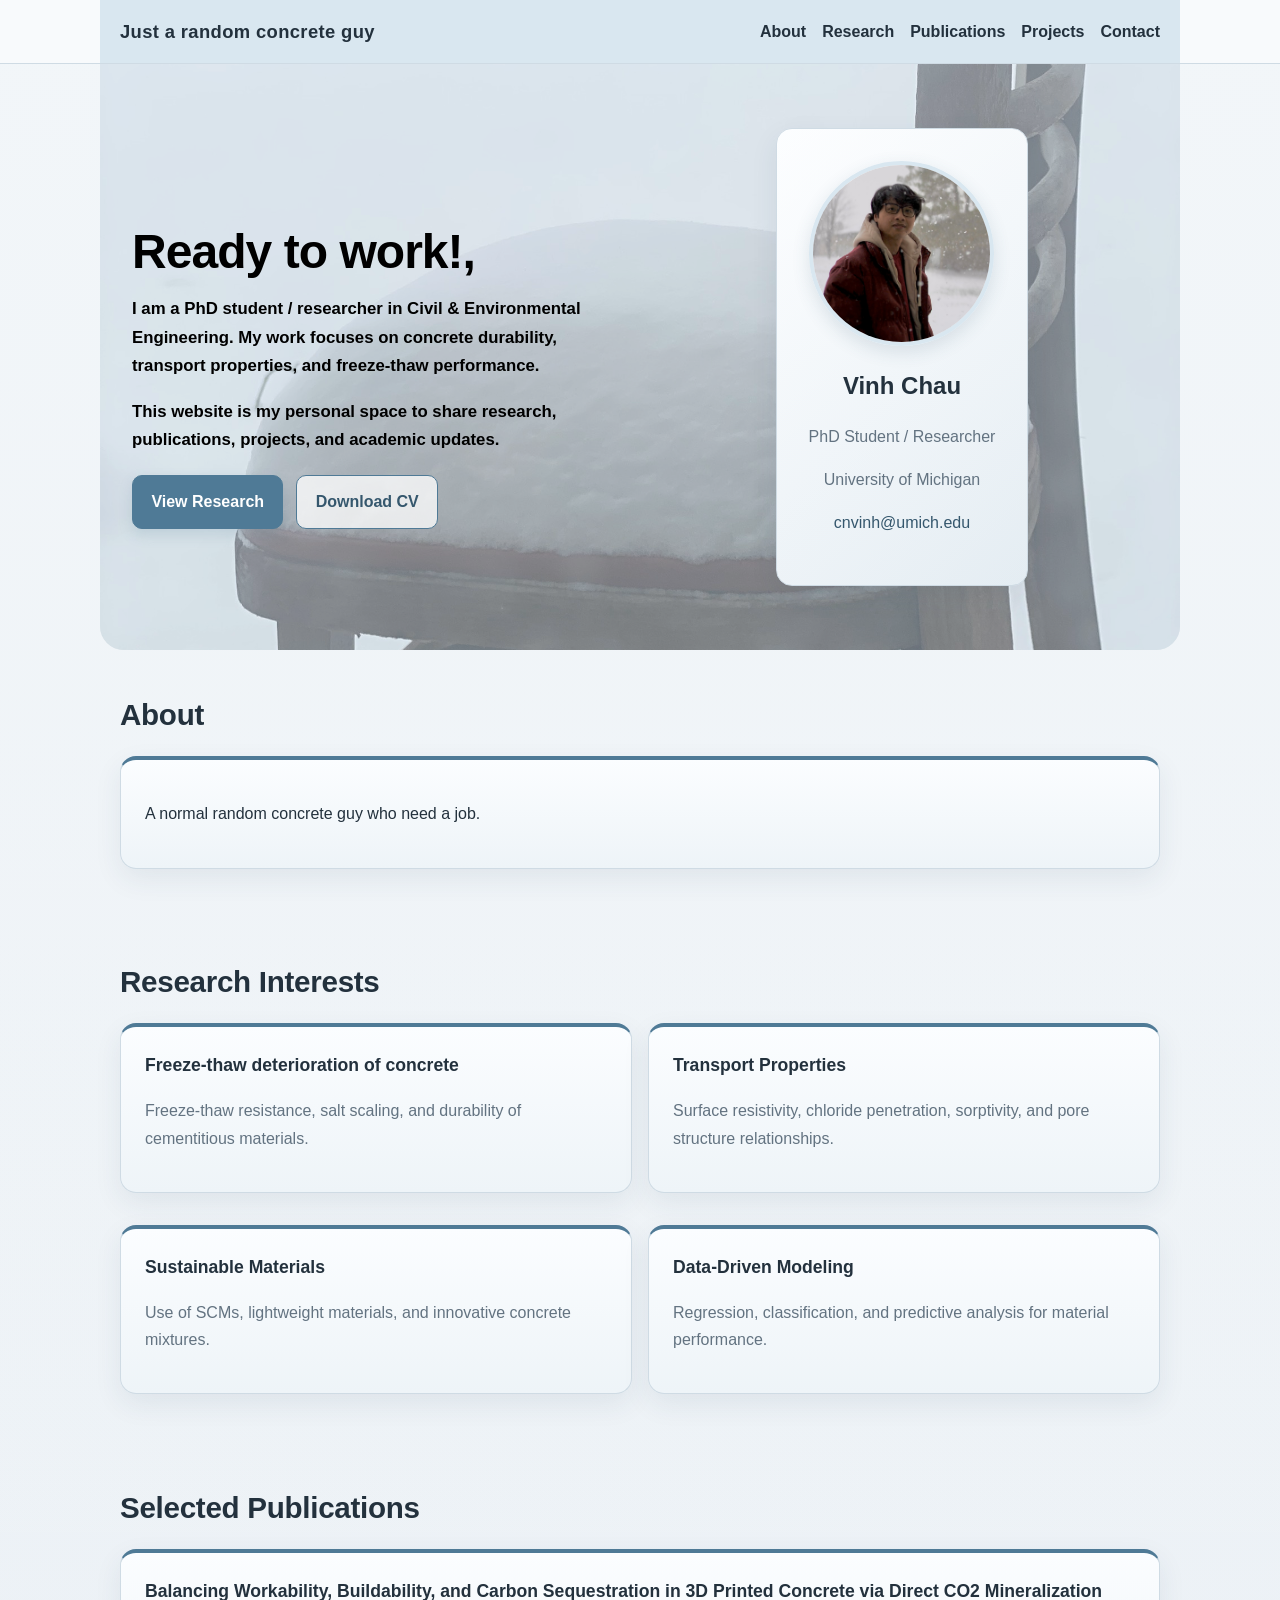
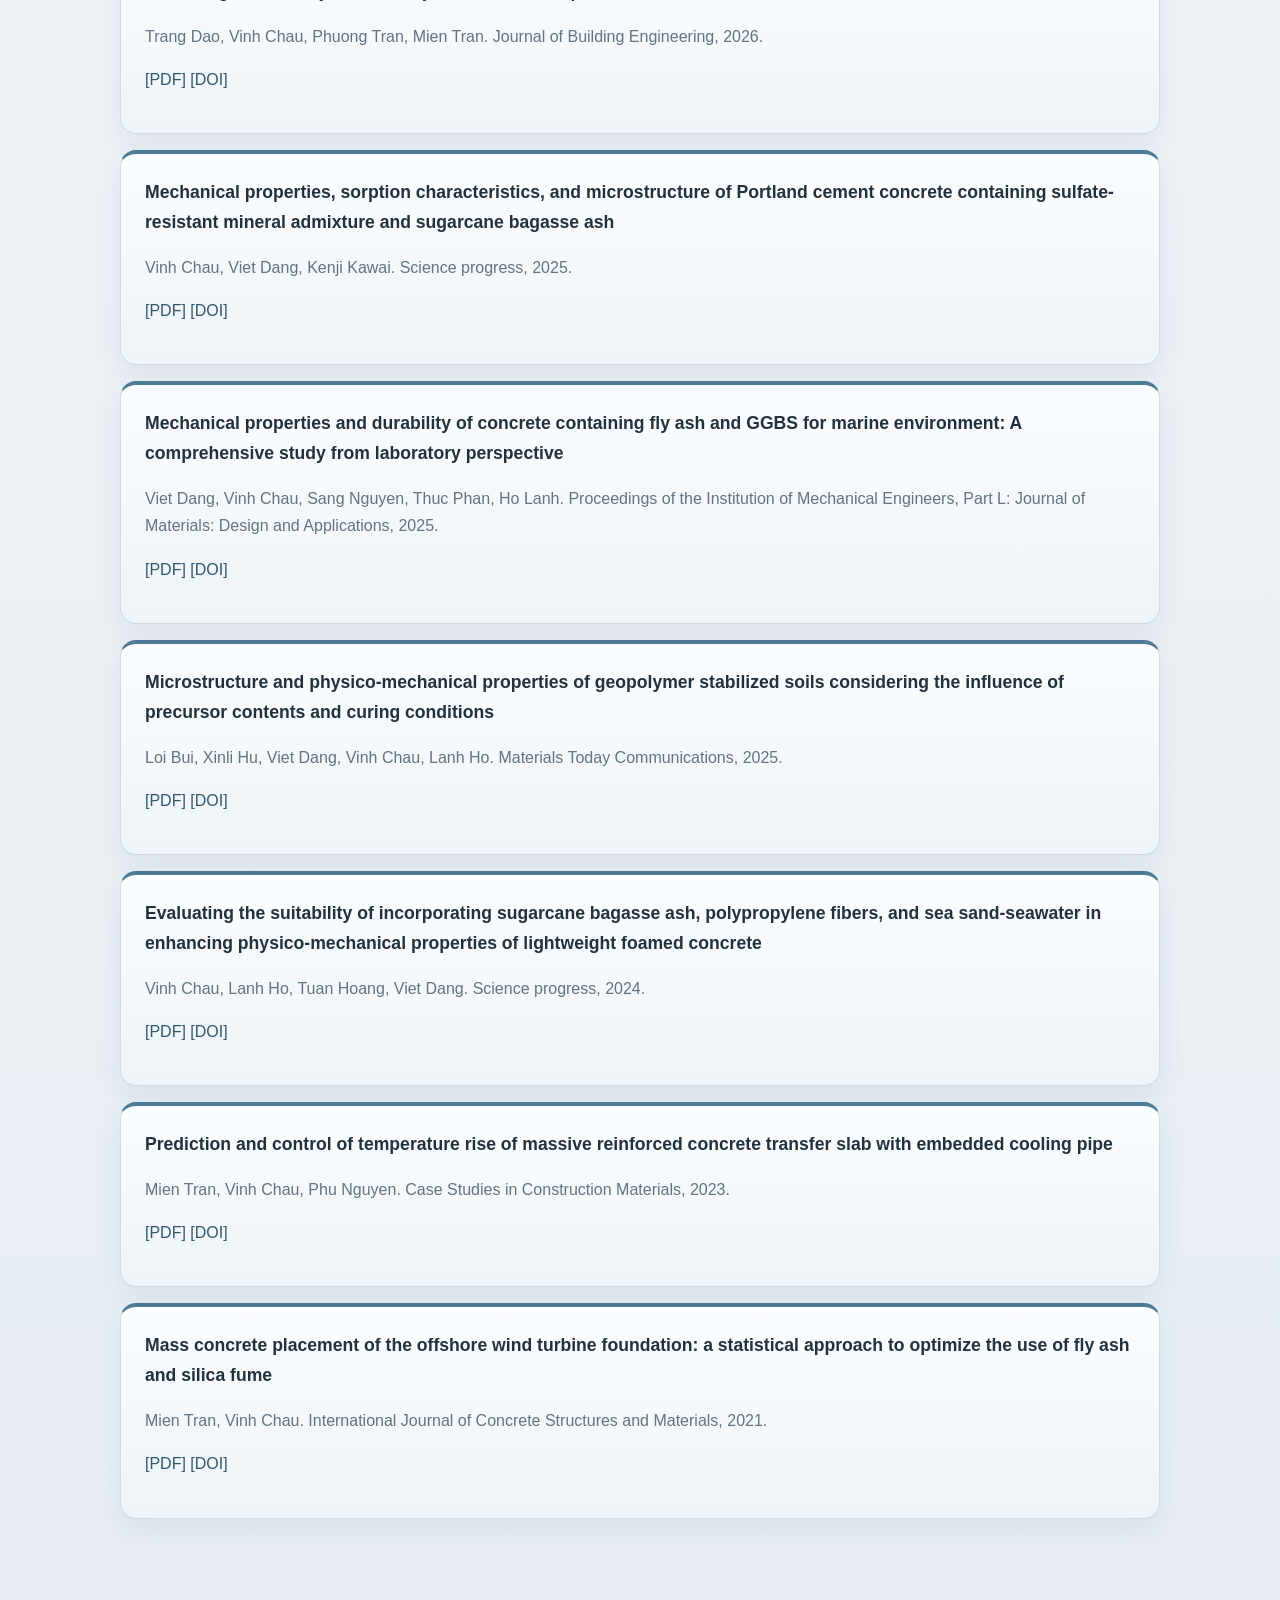
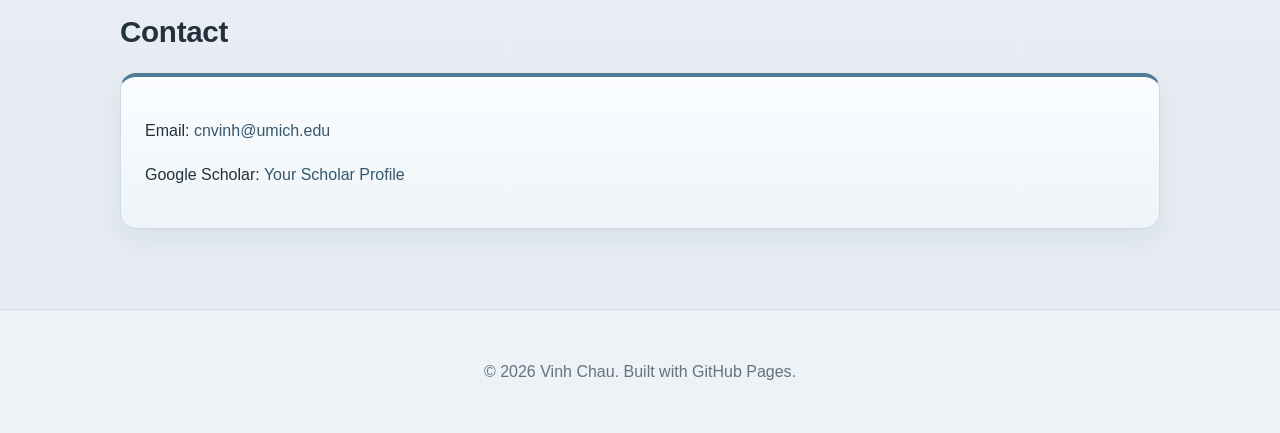
==== commit 0669c1ca: "Update index.html" ====
--- a/index.html
+++ b/index.html
@@ -24,7 +24,7 @@
   <main>
     <section class="hero hero-bg">
     <div class="hero-text">
-        <h1>Hello,</h1>
+        <h1>Ready to work!,</h1>
         <p>
           I am a PhD student / researcher in Civil & Environmental Engineering.
           My work focuses on concrete durability, transport properties, and freeze-thaw performance.
@@ -45,7 +45,7 @@
         <p class="muted">PhD Student / Researcher</p>
         <p class="muted">University of Michigan</p>
         <p style="margin-top: 0.8rem;">
-          <a href="mailto:cnvinh@umich.edu">cnvinh@umich.edu.com</a>
+          <a href="mailto:cnvinh@umich.edu">cnvinh@umich.edu</a>
         </p>
       </div>
     </section>
@@ -54,8 +54,7 @@
       <h2 class="section-title">About</h2>
       <div class="card">
         <p>
-          Write a short academic bio here. Mention your current degree, university,
-          research interests, and broader goals. Keep this section clear and easy to read.
+          A normal random concrete guy who need a job.
         </p>
       </div>
     </section>
@@ -64,7 +63,7 @@
       <h2 class="section-title">Research Interests</h2>
     <div class="grid-2">
       <a href="concrete-durability.html" class="card">
-      <div class="item-title">Concrete Durability</div>
+      <div class="item-title">Freeze-thaw deterioration of concrete</div>
       <p class="muted">
       Freeze-thaw resistance, salt scaling, and durability of cementitious materials.
       </p>
@@ -93,50 +92,59 @@
     <section id="publications"  class="reveal">
       <h2 class="section-title">Selected Publications</h2>
       <div class="card">
-        <div class="item-title">Paper Title 1</div>
-        <p class="muted">Author A, Your Name, Author C. Journal Name, 2026.</p>
+        <div class="item-title">Balancing Workability, Buildability, and Carbon Sequestration in 3D Printed Concrete via Direct CO2 Mineralization</div>
+        <p class="muted">Trang Dao, Vinh Chau, Phuong Tran, Mien Tran. Journal of Building Engineering, 2026.</p>
         <p><a href="#">[PDF]</a> <a href="#">[DOI]</a></p>
       </div>
 
       <div class="card">
-        <div class="item-title">Paper Title 2</div>
-        <p class="muted">Your Name, Author B. Conference / Journal, 2025.</p>
+        <div class="item-title">Mechanical properties, sorption characteristics, and microstructure of Portland cement concrete containing sulfate-resistant mineral admixture and sugarcane bagasse ash</div>
+        <p class="muted">Vinh Chau, Viet Dang, Kenji Kawai. Science progress, 2025.</p>
         <p><a href="#">[PDF]</a> <a href="#">[DOI]</a></p>
-      </div>
-    </section>
-
-    <section id="projects"  class="reveal">
-      <h2 class="section-title">Projects</h2>
-
-      <div class="card">
-        <div class="item-title">Project Title</div>
-        <p class="muted">A short description of the project, goals, methods, and key outcomes.</p>
-        <ul>
-          <li>Key point or contribution</li>
-          <li>Method or experiment used</li>
-          <li>Main finding or impact</li>
-        </ul>
       </div>
 
       <div class="card">
-        <div class="item-title">Another Project</div>
-        <p class="muted">You can also use this section for thesis work, reports, or portfolio items.</p>
+        <div class="item-title">Mechanical properties and durability of concrete containing fly ash and GGBS for marine environment: A comprehensive study from laboratory perspective</div>
+        <p class="muted">Viet Dang, Vinh Chau, Sang Nguyen, Thuc Phan, Ho Lanh. Proceedings of the Institution of Mechanical Engineers, Part L: Journal of Materials: Design and Applications, 2025.</p>
+        <p><a href="#">[PDF]</a> <a href="#">[DOI]</a></p>
+      </div>
+      
+      <div class="card">
+        <div class="item-title">Microstructure and physico-mechanical properties of geopolymer stabilized soils considering the influence of precursor contents and curing conditions</div>
+        <p class="muted">Loi Bui, Xinli Hu, Viet Dang, Vinh Chau, Lanh Ho. Materials Today Communications, 2025.</p>
+        <p><a href="#">[PDF]</a> <a href="#">[DOI]</a></p>
+      </div>
+      
+      <div class="card">
+        <div class="item-title">Evaluating the suitability of incorporating sugarcane bagasse ash, polypropylene fibers, and sea sand-seawater in enhancing physico-mechanical properties of lightweight foamed concrete</div>
+        <p class="muted">Vinh Chau, Lanh Ho, Tuan Hoang, Viet Dang. Science progress, 2024.</p>
+        <p><a href="#">[PDF]</a> <a href="#">[DOI]</a></p>
+      </div>
+      
+      <div class="card">
+        <div class="item-title">Prediction and control of temperature rise of massive reinforced concrete transfer slab with embedded cooling pipe</div>
+        <p class="muted">Mien Tran, Vinh Chau, Phu Nguyen. Case Studies in Construction Materials, 2023.</p>
+        <p><a href="#">[PDF]</a> <a href="#">[DOI]</a></p>
+      </div>
+      
+      <div class="card">
+        <div class="item-title">Mass concrete placement of the offshore wind turbine foundation: a statistical approach to optimize the use of fly ash and silica fume</div>
+        <p class="muted">Mien Tran, Vinh Chau. International Journal of Concrete Structures and Materials, 2021.</p>
+        <p><a href="#">[PDF]</a> <a href="#">[DOI]</a></p>
       </div>
     </section>
 
     <section id="contact"  class="reveal">
       <h2 class="section-title">Contact</h2>
       <div class="card">
-        <p>Email: <a href="mailto:yourname@email.com">yourname@email.com</a></p>
-        <p>Google Scholar: <a href="#">Your Scholar Profile</a></p>
-        <p>LinkedIn: <a href="#">Your LinkedIn</a></p>
-        <p>GitHub: <a href="#">Your GitHub</a></p>
+        <p>Email: <a href="mailto:cnvinh@umich.edu">cnvinh@umich.edu</a></p>
+        <p>Google Scholar: <a href="https://scholar.google.com/citations?user=hWLkGyoAAAAJ&hl=en">Your Scholar Profile</a></p>
       </div>
     </section>
   </main>
 
   <footer>
-    <p>© 2026 Your Name. Built with GitHub Pages.</p>
+    <p>© 2026 Vinh Chau. Built with GitHub Pages.</p>
   </footer>
 
 <script src="script.js"></script>  
--- a/style.css
+++ b/style.css
@@ -219,6 +219,9 @@
 }
 
 .card {
+  display: block;             
+  text-decoration: none;     
+  color: inherit;
   background: linear-gradient(180deg, #fbfdff, #eef4f8);
   border: 1px solid var(--border);
   border-top: 4px solid var(--accent);
@@ -255,6 +258,28 @@
   padding-left: 1.2rem;
 }
 
+.figure {
+  text-align: center;
+  max-width: 900px;
+  margin: 20px auto;
+}
+
+.figure-img {
+  width: 100%;
+  height: auto;
+  border-radius: 8px;
+}
+
+.figure-caption {
+  margin-top: 8px;
+  font-size: 0.9rem;
+  color: #222;
+
+  background: rgba(0, 0, 0, 0.06);  /* light shade */
+  padding: 8px 12px;
+  border-radius: 6px;
+}
+
 footer {
   text-align: center;
   padding: 2rem;
@@ -346,3 +371,181 @@
     grid-template-columns: 1fr;
   }
 }
+/* =========================
+   SCALING VIEWER
+========================= */
+.scaling-viewer {
+  margin-top: 1.5rem;
+  padding: 1rem;
+  background: rgba(255,255,255,0.55);
+  border: 1px solid var(--border);
+  border-radius: 14px;
+}
+
+.scaling-top {
+  display: grid;
+  grid-template-columns: 1.2fr 1fr;
+  gap: 1.5rem;
+  align-items: start;
+  margin-bottom: 1.2rem;
+}
+
+.scaling-image-wrap {
+  width: 100%;
+  min-height: 420px;
+  border-radius: 12px;
+  overflow: hidden;
+  border: 1px solid var(--border);
+  background: #fff;
+  display: flex;
+  justify-content: center;
+  align-items: center;
+  margin-top: 3.5rem;
+}
+
+.scaling-image {
+  max-width: 100%;
+  max-height: 420px;
+  width: auto;
+  height: auto;
+  object-fit: contain;
+  display: block;
+  margin: 0 auto;
+  background: #fff;
+  transition: opacity 0.25s ease;
+}
+
+.scaling-plot-panel {
+  display: flex;
+  flex-direction: column;
+  gap: 1rem;
+}
+
+.scaling-plot-panel h3 {
+  margin-top: 0;
+  margin-bottom: 0.8rem;
+}
+
+#scalingChart {
+  width: 100%;
+  max-width: 100%;
+  height: auto;
+  display: block;
+  background: #fff;
+  border: 1px solid var(--border);
+  border-radius: 10px;
+  margin-bottom: 0.9rem;
+}
+#massGainChart {
+  width: 100%;
+  max-width: 100%;
+  height: auto;
+  display: block;
+  background: #fff;
+  border: 1px solid var(--border);
+  border-radius: 10px;
+}
+
+.cycle-controls {
+  margin-top: 1rem;
+}
+
+#cycleSlider {
+  width: 100%;
+  margin-bottom: 1rem;
+  cursor: pointer;
+}
+
+.cycle-marks {
+  display: flex;
+  flex-wrap: wrap;
+  gap: 0.6rem;
+}
+
+.cycle-btn {
+  padding: 0.45rem 0.85rem;
+  border: 1px solid var(--accent);
+  border-radius: 10px;
+  background: rgba(255,255,255,0.85);
+  color: var(--accent-dark);
+  font-weight: 700;
+  cursor: pointer;
+  transition: all 0.2s ease;
+}
+
+.cycle-btn:hover {
+  background: var(--accent-soft);
+  transform: translateY(-1px);
+}
+
+.cycle-btn.active {
+  background: var(--accent);
+  color: white;
+  box-shadow: 0 6px 14px rgba(79, 122, 150, 0.18);
+}
+.autoplay-controls {
+  margin-top: 0.8rem;
+  text-align: center;
+}
+
+#playPauseBtn {
+  padding: 0.5rem 1rem;
+  border-radius: 10px;
+  border: 1px solid var(--accent);
+  background: var(--accent);
+  color: white;
+  font-weight: 600;
+  cursor: pointer;
+}
+
+#playPauseBtn:hover {
+  opacity: 0.9;
+}
+.cycle-marks {
+  display: none;
+}
+/* =========================
+   ATTACK MODE TABS
+========================= */
+.attack-tabs {
+  display: flex;
+  gap: 0.6rem;
+  margin-bottom: 1rem;
+  justify-content: center;
+}
+
+.attack-tab {
+  padding: 0.5rem 1.1rem;
+  border-radius: 999px;
+  border: 1px solid var(--accent);
+  background: rgba(255,255,255,0.8);
+  color: var(--accent-dark);
+  font-weight: 700;
+  cursor: pointer;
+  transition: all 0.2s ease;
+}
+
+.attack-tab:hover {
+  background: var(--accent-soft);
+  transform: translateY(-1px);
+}
+
+.attack-tab.active {
+  background: var(--accent);
+  color: white;
+  box-shadow: 0 6px 14px rgba(79, 122, 150, 0.18);
+}
+@media (max-width: 900px) {
+  .scaling-top {
+    grid-template-columns: 1fr;
+  }
+
+  .scaling-image-wrap,
+  .scaling-plot-panel {
+    min-height: auto;
+  }
+
+  .scaling-image {
+    max-height: 360px;
+  }
+}
